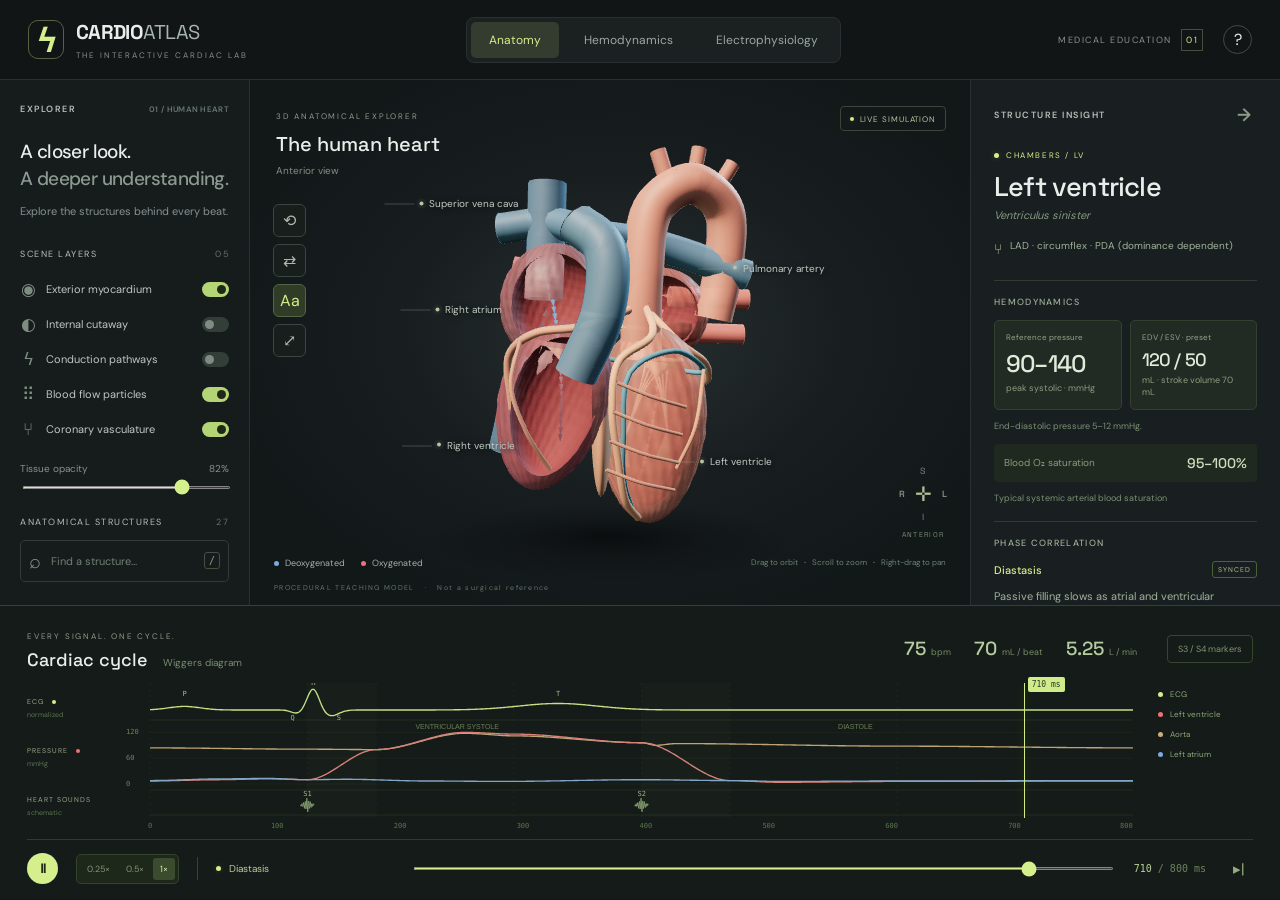
==== index.html @ e2218fc7 "Add files via upload" ====
<!doctype html><html lang="en"><head><meta charset="UTF-8"><meta name="viewport" content="width=device-width,initial-scale=1"><meta name="theme-color" content="#111516"><meta name="description" content="Explore cardiac anatomy, conduction and hemodynamics in a synchronized interactive Three.js teaching model."><title>Cardio Atlas · Cardiovascular Explorer</title><link rel="stylesheet" href="style.css"><script type="importmap">{"imports":{"three":"./vendor/three.module.js"}}</script></head><body>
<header class="app-header"><a class="brand" href="./" aria-label="Cardio Atlas home"><span class="brand-mark">ϟ</span><span>CARDIO<span class="brand-light">ATLAS</span><small>THE INTERACTIVE CARDIAC LAB</small></span></a><nav aria-label="Study mode"><button class="nav-btn active" data-mode="anatomy">Anatomy</button><button class="nav-btn" data-mode="physiology">Hemodynamics</button><button class="nav-btn" data-mode="conduction">Electrophysiology</button></nav><div class="header-right"><span class="edition">MEDICAL EDUCATION <span>01</span></span><button id="help" class="icon-btn" aria-label="Open guide and references">?</button></div></header>
<main class="workspace"><aside class="left-panel"><div class="panel-title"><span>EXPLORER</span><span class="muted">01 / HUMAN HEART</span></div><h1>A closer look.<br><span>A deeper understanding.</span></h1><p class="intro">Explore the structures behind every beat.</p><div class="section-head">SCENE LAYERS <span>05</span></div><div id="layers" class="layers">
<label><span class="layer-icon">◉</span><span>Exterior myocardium</span><input id="exterior" type="checkbox" checked role="switch"><i></i></label>
<label><span class="layer-icon">◐</span><span>Internal cutaway</span><input id="cutaway" type="checkbox" role="switch"><i></i></label>
<label><span class="layer-icon">ϟ</span><span>Conduction pathways</span><input id="conduction" type="checkbox" role="switch"><i></i></label>
<label><span class="layer-icon">⠿</span><span>Blood flow particles</span><input id="flow" type="checkbox" checked role="switch"><i></i></label>
<label><span class="layer-icon">⑂</span><span>Coronary vasculature</span><input id="coronary" type="checkbox" checked role="switch"><i></i></label></div>
<div class="opacity-row"><label for="opacity">Tissue opacity</label><output id="opacity-value">82%</output></div><input id="opacity" class="range" type="range" min="15" max="100" value="82" aria-label="Tissue opacity">
<div class="section-head structures-head">ANATOMICAL STRUCTURES <span id="structure-count"></span></div><div class="search-wrap"><span>⌕</span><input type="search" id="search" placeholder="Find a structure…" aria-label="Search anatomical structures"><kbd>/</kbd></div><div id="structure-list" class="structure-list"></div><div class="sidebar-foot"><span class="status-dot"></span> Healthy adult · resting state<button id="references" aria-label="View model assumptions and references">↗</button></div></aside>
<section class="center-panel" aria-label="Interactive heart viewer"><div class="viewer-top"><div><span class="eyebrow">3D ANATOMICAL EXPLORER</span><h2>The human heart <span id="view-label">Anterior view</span></h2></div><span class="live-pill"><span class="status-dot"></span> <span id="live-text">LIVE SIMULATION</span></span></div><div id="viewport"><div id="loading"><span class="loader"></span><p>Preparing the cardiac model</p></div><div class="scene-grid"></div><div id="labels"></div><div id="tooltip" role="status"></div></div><div class="viewport-tools"><button id="reset-view" class="tool-btn" title="Reset view (R)">⟲<span>Reset view</span></button><button id="posterior" class="tool-btn" title="Switch anterior/posterior view">⇄<span>Rotate 180°</span></button><button id="label-toggle" class="tool-btn selected" title="Toggle labels">Aa<span>Labels</span></button><button id="fullscreen" class="tool-btn" title="Expand viewer">⤢<span>Expand</span></button></div><div class="orientation"><span>S</span><div><b>R</b><span>✛</span><b>L</b></div><span>I</span><small>ANTERIOR</small></div><div class="scene-bottom"><div class="flow-legend"><span><i class="dot blue"></i>Deoxygenated</span><span><i class="dot red"></i>Oxygenated</span></div><span class="gesture-hint">Drag to orbit <b>·</b> Scroll to zoom <b>·</b> Right-drag to pan</span></div><div class="model-note">PROCEDURAL TEACHING MODEL <span>·</span> Not a surgical reference</div><button id="reopen-drawer" hidden>Structure details ↗</button></section>
<aside class="telemetry" id="telemetry"><div class="panel-title"><span>STRUCTURE INSIGHT</span><button id="close-drawer" aria-label="Collapse structure insight">→</button></div><div id="detail-content"></div></aside>
<section class="cycle-panel" aria-label="Synchronized cardiac cycle"><div class="cycle-heading"><div><span class="eyebrow">EVERY SIGNAL. ONE CYCLE.</span><h2>Cardiac cycle <span>Wiggers diagram</span></h2></div><div class="cycle-vitals"><span><b>75</b> bpm</span><span><b id="sv">70</b> mL / beat</span><span><b>5.25</b> L / min</span></div><button id="sound-markers" class="subtle-btn" aria-pressed="false">S3 / S4 markers</button></div><div class="chart-wrap"><div class="chart-keys"><span>ECG <i class="lime"></i><small>normalized</small></span><span>PRESSURE <i class="red"></i><small>mmHg</small></span><span>HEART SOUNDS<small>schematic</small></span></div><div id="chart-area"><canvas id="wiggers" aria-label="Wiggers diagram with ECG, pressure curves and heart sounds; use timeline below to scrub"></canvas><div id="chart-cursor"><span id="cursor-time">0 ms</span></div></div><div class="chart-legend"><span><i class="dot lime"></i> ECG</span><span><i class="dot red"></i> Left ventricle</span><span><i class="dot amber"></i> Aorta</span><span><i class="dot blue"></i> Left atrium</span></div></div><div class="playback"><button id="play" class="play-btn" aria-label="Pause simulation">Ⅱ</button><div class="speed-control" role="group" aria-label="Playback speed"><button data-speed="0.25">0.25×</button><button data-speed="0.5">0.5×</button><button class="active" data-speed="1">1×</button></div><span class="playback-divider"></span><span class="phase-indicator"><i class="status-dot"></i><b id="phase-name">Atrial systole</b></span><input id="timeline" class="range" type="range" min="0" max="799" value="0" step="1" aria-label="Cardiac cycle time in milliseconds"><span class="timeline-time"><b id="time-value">000</b> / 800 ms</span><button id="next-phase" class="icon-btn" aria-label="Pause at next cardiac phase" title="Next phase">▸|</button></div></section></main>
<dialog id="guide"><div class="dialog-head"><span class="eyebrow">CARDIO ATLAS / FIELD GUIDE</span><button id="close-guide" class="icon-btn" aria-label="Close guide">×</button></div><h2>Understand the model.</h2><p>An interactive, idealized healthy-adult teaching model at <strong>75 bpm</strong>. Anatomy is procedurally constructed and is not a clinically validated segmented mesh. Use an anatomical atlas for surgical relationships and patient-specific decisions.</p><h3>Explore with intent</h3><p>Drag to orbit, scroll to zoom, and right-drag to pan. Select a structure in the scene or search list to focus it. Internal structures enable the cutaway automatically. Use the timeline to pause at an exact instant, or step through phases.</p><div class="shortcut-grid"><span><kbd>Space</kbd> Play / pause</span><span><kbd>R</kbd> Reset camera</span><span><kbd>C</kbd> Cutaway</span><span><kbd>/</kbd> Find a structure</span></div><h3>What is simulated?</h3><p>One 800 ms clock drives schematic pressure curves, volume, valve states, ECG, conduction and phase-gated flow. Playback speed changes viewing speed, not the physiological heart rate. Particle density and transit speeds are illustrative, not a computational fluid-dynamics solution. Left/right valve timing is simplified; respiratory S2 splitting is not modeled.</p><p>The pericardium is not separately segmented. Myocardial layers and conduction tracts are simplified. Reference pressures vary by source and measurement conditions. Volume presets (EDV 120 mL, ESV 50 mL) are illustrative, not universal normal ranges. Tissue oxygen saturation and cavity pressure do not apply to valves or conduction nodes.</p><p>S1/S2 mark valve closure. Optional S3/S4 are timing guides, not default normal sounds. S3 can be physiological in younger people; S4 usually reflects reduced ventricular compliance.</p><h3>Reading & references</h3><ul><li><a href="https://www.merckmanuals.com/professional/multimedia/table/normal-pressures-in-the-heart-and-great-vessels" target="_blank" rel="noopener">Merck Manual · Normal pressures in the heart and great vessels ↗</a></li><li><a href="https://pmc.ncbi.nlm.nih.gov/articles/PMC2390899/" target="_blank" rel="noopener">Fukuta & Little · The cardiac cycle and LV physiology ↗</a></li><li><a href="https://www.ncbi.nlm.nih.gov/books/NBK459327/" target="_blank" rel="noopener">StatPearls · Physiology, cardiac cycle ↗</a></li><li><a href="https://www.ncbi.nlm.nih.gov/books/NBK541010/" target="_blank" rel="noopener">StatPearls · Physiology, heart sounds ↗</a></li><li><a href="https://www.ncbi.nlm.nih.gov/books/NBK549884/" target="_blank" rel="noopener">StatPearls · Mitral valve anatomy ↗</a></li><li><a href="https://pmc.ncbi.nlm.nih.gov/articles/PMC7330354/" target="_blank" rel="noopener">Yucel et al. · Tricuspid valve anatomy ↗</a></li><li><a href="https://www.ncbi.nlm.nih.gov/books/NBK564395/" target="_blank" rel="noopener">StatPearls · Venous oxygen saturation ↗</a></li></ul><p class="muted">Three.js r170 · WebGL2 · All rendering assets served locally. No patient data collected.</p></dialog><script type="module" src="app.js"></script></body></html>
---- style.css ----
@font-face {
  font-family: 'DM Sans';
  font-style: normal;
  font-weight: 400;
  font-display: swap;
  src: url(./vendor/font-0.ttf) format('truetype');
}
@font-face {
  font-family: 'DM Sans';
  font-style: normal;
  font-weight: 500;
  font-display: swap;
  src: url(./vendor/font-1.ttf) format('truetype');
}
@font-face {
  font-family: 'DM Sans';
  font-style: normal;
  font-weight: 600;
  font-display: swap;
  src: url(./vendor/font-2.ttf) format('truetype');
}
@font-face {
  font-family: 'DM Sans';
  font-style: normal;
  font-weight: 700;
  font-display: swap;
  src: url(./vendor/font-3.ttf) format('truetype');
}
@font-face {
  font-family: 'Space Grotesk';
  font-style: normal;
  font-weight: 400;
  font-display: swap;
  src: url(./vendor/font-4.ttf) format('truetype');
}
@font-face {
  font-family: 'Space Grotesk';
  font-style: normal;
  font-weight: 500;
  font-display: swap;
  src: url(./vendor/font-5.ttf) format('truetype');
}
@font-face {
  font-family: 'Space Grotesk';
  font-style: normal;
  font-weight: 600;
  font-display: swap;
  src: url(./vendor/font-6.ttf) format('truetype');
}
@font-face {
  font-family: 'Space Grotesk';
  font-style: normal;
  font-weight: 700;
  font-display: swap;
  src: url(./vendor/font-7.ttf) format('truetype');
}

:root{color-scheme:dark;--bg:#111516;--panel:#171c1d;--line:#2a3031;--muted:#86918f;--text:#e9eeea;--accent:#d4ef8b;--red:#ee7273;--blue:#79acdd;--amber:#cdae79}*{box-sizing:border-box}body{margin:0;background:var(--bg);color:var(--text);font:13px 'DM Sans',Arial,sans-serif}button,input{font:inherit}button,a,input{-webkit-tap-highlight-color:transparent}button{cursor:pointer;color:inherit}button{border:0;background:none}button:hover{color:var(--accent)}button:focus-visible,a:focus-visible,input:focus-visible{outline:2px solid var(--accent);outline-offset:4px}a{color:inherit}button:disabled{opacity:.4;cursor:default}.app-header{height:80px;display:flex;align-items:center;justify-content:space-between;padding:0 28px;border-bottom:1px solid var(--line);gap:20px}.brand{display:flex;align-items:center;gap:12px;text-decoration:none;font:700 20px 'Space Grotesk',Arial;letter-spacing:-.7px}.brand-mark{border:1px solid #566343;color:var(--accent);width:36px;height:39px;display:grid;place-items:center;font-size:32px;border-radius:10px}.brand-light{font-weight:400;color:#a7b5ae}.brand small{display:block;font:8px 'DM Sans',Arial;letter-spacing:2px;margin-top:5px;color:var(--muted)}nav{display:flex;gap:7px;background:#1b2021;border:1px solid var(--line);padding:4px;border-radius:8px}.nav-btn{padding:10px 18px;font-size:12px;color:#9ba6a2;border-radius:5px}.nav-btn.active{background:#343c30;color:var(--accent)}.header-right{display:flex;gap:20px;align-items:center}.edition{font-size:9px;letter-spacing:1.5px;color:#89958c}.edition span{border:1px solid #454e3d;padding:4px;margin-left:6px;color:var(--accent)}.icon-btn{width:29px;height:29px;border:1px solid #414949;border-radius:50%;font-size:16px}.workspace{display:grid;grid-template-columns:250px minmax(300px,1fr) 310px;grid-template-rows:minmax(490px,calc(100dvh - 375px)) 294px;min-height:calc(100dvh - 80px)}.left-panel{background:#161b1c;border-right:1px solid var(--line);padding:23px 20px 0;display:flex;flex-direction:column;overflow:hidden}.panel-title{display:flex;align-items:center;justify-content:space-between;font-size:9px;font-weight:600;letter-spacing:1.5px;color:#b5c0ba}.panel-title .muted{font-size:8px;letter-spacing:.3px;color:#697770}.muted{color:var(--muted)}h1{font-size:19px;font-weight:500;line-height:1.4;letter-spacing:-.6px;margin:24px 0 10px}h1 span{color:#8c9991}.intro{font-size:11px;color:var(--muted);margin:0 0 27px;line-height:1.7}.section-head{font-size:9px;letter-spacing:1.5px;display:flex;justify-content:space-between;color:#b4c0b7}.section-head span{color:#65716a}.layers{margin-top:12px}.layers label{display:flex;align-items:center;gap:10px;position:relative;height:35px;cursor:pointer;font-size:11px;color:#bdc6c0}.layer-icon{width:16px;text-align:center;color:#7d8e80;font-size:17px}.layers input{position:absolute;right:0;opacity:0;width:32px;height:20px}.layers i{width:27px;height:15px;background:#343e39;border-radius:20px;margin-left:auto;position:relative;pointer-events:none}.layers i:after{content:'';position:absolute;width:9px;height:9px;left:3px;top:3px;border-radius:50%;background:#7e8c83;transition:.2s}.layers input:checked+i{background:#b4d575}.layers input:checked+i:after{transform:translateX(12px);background:#202719}.layers input:focus-visible+i{outline:2px solid var(--accent);outline-offset:3px}.opacity-row{display:flex;justify-content:space-between;font-size:10px;color:var(--muted);margin:15px 0 9px}.range{accent-color:var(--accent);width:100%;height:3px;cursor:pointer}.structures-head{margin:25px 0 12px}.search-wrap{display:flex;align-items:center;border:1px solid #323b36;border-radius:5px;padding:7px 8px;gap:8px}.search-wrap span{font-size:20px;color:#8c9a8d}.search-wrap input{min-width:0;width:100%;background:none;border:0;color:var(--text);font-size:11px;outline:none}.search-wrap input::placeholder{color:#718074}kbd{font:10px monospace;border:1px solid #435042;padding:2px 4px;border-radius:3px;color:#8e9d89}.structure-list{overflow-y:auto;min-height:90px;flex:1;margin:13px -8px 8px;padding:0 4px;scrollbar-width:thin;scrollbar-color:#384537 transparent}.group-title{padding:13px 8px 7px;font-size:9px;color:#74816f;text-transform:uppercase;letter-spacing:1px}.structure-btn{width:100%;display:flex;gap:9px;align-items:center;padding:9px 8px;text-align:left;border-radius:4px;font-size:11px;color:#b0bcb1}.structure-btn .mini-dot{width:5px;height:5px;flex-shrink:0;border-radius:50%;background:#536553}.structure-btn .structure-code{margin-left:auto;font-size:9px;color:#6c7b66}.structure-btn.active{background:#303a28;color:#d3e9b3}.structure-btn.active .mini-dot{background:var(--accent)}.sidebar-foot{padding:12px 0;display:flex;align-items:center;gap:7px;font-size:9px;color:#82937c;border-top:1px solid var(--line)}.sidebar-foot button{margin-left:auto;font-size:17px}.status-dot{display:inline-block;background:var(--accent);width:5px;height:5px;border-radius:50%;box-shadow:0 0 6px #cdeb7433}.center-panel{position:relative;overflow:hidden;background:radial-gradient(ellipse at 52% 48%,#293031 0,#181e20 42%,#121718 78%);min-width:0}.viewer-top{position:absolute;top:26px;left:26px;right:24px;display:flex;justify-content:space-between;z-index:2;pointer-events:none}.eyebrow{font-size:8px;letter-spacing:1.8px;color:#8c9b8d}.viewer-top h2{font:500 20px 'Space Grotesk',Arial;margin:8px 0}.viewer-top h2 span{font:10px 'DM Sans';color:#809084;display:block;margin-top:7px}.live-pill{display:flex;align-items:center;gap:6px;border:1px solid #3b453a;border-radius:4px;font-size:8px;letter-spacing:.9px;color:#b6c89e;height:25px;padding:0 9px}.live-pill .status-dot{width:4px;height:4px}#viewport{position:absolute;inset:0}#viewport canvas{position:relative;z-index:1;display:block;width:100%;height:100%;touch-action:none}.scene-grid{position:absolute;inset:0;opacity:.17;background-image:linear-gradient(#76857b13 1px,transparent 1px),linear-gradient(90deg,#76857b13 1px,transparent 1px);background-size:42px 42px;mask-image:radial-gradient(ellipse,black,transparent 75%)}#loading{position:absolute;inset:0;display:flex;align-items:center;justify-content:center;flex-direction:column;z-index:4;background:#182020;color:#a5b69c}.loader{height:30px;width:30px;border:1px solid #4f5b48;border-top-color:var(--accent);border-radius:50%;animation:spin 1s infinite linear}@keyframes spin{to{transform:rotate(360deg)}}#tooltip{display:none;position:absolute;z-index:5;background:#202921ed;border:1px solid #5c6c4b;padding:8px 11px;border-radius:5px;pointer-events:none;font-size:11px}#labels{position:absolute;inset:0;z-index:2;pointer-events:none}.anatomy-label{position:absolute;display:flex;align-items:center;gap:6px;color:#c0cac3;font-size:10px;white-space:nowrap;transform:translate(-50%,-50%);text-shadow:0 1px 6px #000}.anatomy-label:before{content:'';width:4px;height:4px;background:#b6c49f;border-radius:50%;box-shadow:0 0 0 3px #ffffff0a}.anatomy-label:after{content:'';position:absolute;top:7px;width:30px;height:1px;right:calc(100% + 5px);background:#9da98b55}.viewport-tools{position:absolute;z-index:3;top:124px;left:23px;display:flex;flex-direction:column;gap:7px}.tool-btn{width:33px;height:33px;border:1px solid #3b4640;border-radius:6px;background:#19201ec9;font-size:16px;position:relative;color:#acb9aa}.tool-btn.selected{background:#303c26;color:var(--accent);border-color:#566347}.tool-btn span{display:none;position:absolute;left:40px;top:3px;white-space:nowrap;font-size:10px;padding:7px;background:#283125;border:1px solid #485440;border-radius:4px}.tool-btn:hover span{display:block}.orientation{position:absolute;bottom:65px;right:23px;text-align:center;font:9px 'Space Grotesk';color:#788b78;line-height:1.6;pointer-events:none}.orientation div{display:flex;gap:10px;align-items:center}.orientation div span{font-size:20px;color:#acbd96}.orientation small{display:block;font-size:7px;letter-spacing:1.3px;margin-top:4px}.scene-bottom{position:absolute;bottom:36px;left:24px;right:24px;display:flex;justify-content:space-between;gap:12px;z-index:2;pointer-events:none}.flow-legend{display:flex;gap:16px;font-size:9px;color:#a3b1a6}.flow-legend span{display:flex;align-items:center;gap:6px}.dot{display:inline-block;width:5px;height:5px;border-radius:50%;flex-shrink:0}.blue{background:var(--blue)}.red{background:var(--red)}.lime{background:var(--accent)}.amber{background:var(--amber)}.gesture-hint{font-size:8px;color:#6e8174}.gesture-hint b{padding:0 4px}.model-note{position:absolute;bottom:13px;left:24px;font-size:7px;letter-spacing:1.3px;color:#62776a}.model-note span{margin:0 7px}.telemetry{padding:22px 23px;background:#191f20;border-left:1px solid var(--line);overflow-y:auto;scrollbar-width:thin;scrollbar-color:#3a453e transparent}.telemetry .panel-title{margin-bottom:22px}.telemetry .panel-title button{font-size:18px;color:#8c9b87}.detail-category{color:var(--accent);font-size:8px;letter-spacing:1.6px;display:flex;align-items:center;gap:7px}.detail-title{font:500 27px 'Space Grotesk',Arial;letter-spacing:-.8px;margin:9px 0 4px}.latin{font-size:11px;font-style:italic;color:#84967f;margin:0}.supply{display:flex;gap:8px;align-items:flex-start;font-size:10px;color:#a0b19a;line-height:1.6;margin:16px 0 20px}.supply span{font-size:14px;color:#a9c183}.detail-section{border-top:1px solid #303b31;padding-top:15px;margin-top:16px}.detail-section h3{font-size:9px;font-weight:500;letter-spacing:1.3px;color:#9dae98;margin:0 0 12px}.metrics{display:grid;grid-template-columns:1fr 1fr;gap:8px}.metric{padding:11px;background:#222a24;border:1px solid #34402f;border-radius:5px}.metric small{font-size:8px;color:#91a488;display:block}.metric b{display:block;font:500 24px 'Space Grotesk';margin-top:6px;letter-spacing:-.8px;color:#e2ead9}.metric b.compact{font-size:18px}.metric em{font:9px 'DM Sans';color:#8a9d7e;display:block;margin-top:3px}.metric-foot{font-size:9px;color:#7c8f73;line-height:1.6;margin:9px 0}.live-state{display:flex;justify-content:space-between;align-items:center;margin-bottom:9px}.live-state b{font-size:11px;font-weight:500;color:var(--accent)}.state-badge{font-size:7px;letter-spacing:1px;border:1px solid #49623a;border-radius:3px;padding:3px 5px;color:#a4c088}.phase-description{font-size:11px;color:#a1b19a;line-height:1.7;margin:0}.live-value{display:flex;justify-content:space-between;align-items:center;background:#202920;padding:10px;border-radius:4px;margin-top:10px;font-size:10px;color:#849c78}.live-value b{font:500 17px 'Space Grotesk';color:#cfdfbb}.clinical-title{display:flex;align-items:center;gap:8px;font-size:10px;color:#c9d6bd;margin:10px 0 6px}.clinical-title span{color:#8ea477}.clinical-copy{font-size:10px;line-height:1.7;color:#8e9f86;margin:0}.pearl{padding:11px;background:#242c22;border-left:2px solid #7c9560;border-radius:2px;margin-top:12px}.pearl span{font-size:8px;letter-spacing:1px;color:#bdd499}.pearl p{font-size:10px;line-height:1.6;color:#a5b697;margin:6px 0 0}.telemetry-footer{font-size:8px;color:#687d60;margin-top:20px}#reopen-drawer{position:absolute;right:20px;top:80px;z-index:6;border:1px solid #566347;background:#293323;padding:9px;border-radius:5px;color:var(--accent);font-size:10px}.workspace.drawer-closed{grid-template-columns:250px minmax(300px,1fr)}.drawer-closed .telemetry{display:none}.cycle-panel{grid-column:1/-1;border-top:1px solid #38412f;background:#151b18;padding:20px 27px 0;min-width:0}.cycle-heading{display:flex;align-items:center;gap:30px}.cycle-heading h2{font:500 18px 'Space Grotesk';margin:5px 0 0}.cycle-heading h2 span{font:10px 'DM Sans';color:#788e6d;margin-left:10px}.cycle-vitals{display:flex;gap:23px;margin-left:auto;color:#758b68;font-size:9px}.cycle-vitals span{display:flex;align-items:baseline;gap:5px}.cycle-vitals b{font:500 19px 'Space Grotesk';color:#b5cda1}.subtle-btn{font-size:9px;color:#7e946f;border:1px solid #35462d;border-radius:4px;padding:7px 10px}.subtle-btn[aria-pressed=true]{background:#344829;color:#d3edae}.chart-wrap{display:flex;gap:18px;height:147px;margin-top:12px;position:relative}.chart-keys{width:81px;flex-shrink:0;display:flex;flex-direction:column;justify-content:space-around;font-size:7px;letter-spacing:1px;color:#95a788}.chart-keys span{position:relative}.chart-keys i{width:4px;height:4px;display:inline-block;border-radius:50%;margin-left:5px}.chart-keys small{display:block;font-size:7px;color:#5c7451;letter-spacing:0;margin-top:4px}#chart-area{position:relative;flex:1;min-width:0;cursor:crosshair}#wiggers{width:100%;height:100%;display:block}#chart-cursor{position:absolute;top:0;bottom:12px;width:1px;background:#d2ec85;pointer-events:none;box-shadow:0 0 8px #c4ec6844}#chart-cursor span{position:absolute;top:-6px;left:4px;background:#cfeb8a;color:#28381a;font:8px monospace;padding:3px 4px;border-radius:2px;white-space:nowrap}.chart-legend{width:95px;padding-top:6px;display:flex;flex-direction:column;gap:10px;color:#8ca77b;font-size:8px}.chart-legend span{display:flex;align-items:center;gap:7px}.playback{display:flex;align-items:center;gap:18px;border-top:1px solid #2d3e26;padding-top:13px;margin-top:9px}.play-btn{background:var(--accent);border-radius:50%;color:#202b17;width:31px;height:31px;font-weight:bold;flex-shrink:0}.play-btn:hover{background:#e4fab2;color:#202b17}.speed-control{display:flex;gap:2px;background:#1d281b;border:1px solid #34432c;border-radius:5px;padding:3px}.speed-control button{font-size:9px;padding:5px 7px;border-radius:3px;color:#809572}.speed-control .active{background:#3a4b2e;color:#d9efb4}.playback-divider{height:23px;width:1px;background:#36452f}.phase-indicator{display:flex;gap:8px;align-items:center;width:177px;flex-shrink:0;font-size:10px;color:#b6cb9f}.phase-indicator b{font-weight:400}.timeline-time{font:10px monospace;color:#6b855e;white-space:nowrap}.timeline-time b{color:#b9d397;font-weight:400}.playback .icon-btn{border:0;color:#94ad7e;flex-shrink:0;font-size:15px}dialog{width:min(600px,90vw);max-height:85dvh;border:1px solid #536542;border-radius:12px;background:#1c251d;color:#c5d4ba;padding:28px;box-shadow:0 20px 100px #000a}dialog::backdrop{background:#080e0cbf;backdrop-filter:blur(7px)}.dialog-head{display:flex;align-items:center;justify-content:space-between}dialog h2{font:500 29px 'Space Grotesk';color:#e0edce}dialog h3{font-size:12px;color:var(--accent);margin-top:24px}dialog p,dialog li{font-size:12px;line-height:1.8}dialog a{color:#c8e99e}.shortcut-grid{display:grid;grid-template-columns:1fr 1fr;gap:12px;font-size:10px}.shortcut-grid kbd{margin-right:6px}.error-title{color:var(--accent)}.viewport-expanded{position:fixed!important;inset:0;z-index:50}.viewport-expanded .viewer-top{top:25px}@media(min-width:1600px){.workspace{grid-template-columns:280px minmax(300px,1fr) 340px}.left-panel{padding-left:25px;padding-right:25px}.telemetry{padding-left:28px;padding-right:28px}}@media(max-width:1150px){.workspace{grid-template-columns:215px minmax(300px,1fr) 260px}.left-panel{padding:20px 15px 0}.telemetry{padding:20px 17px}.header-right .edition{display:none}.gesture-hint{display:none}.viewer-top{left:22px;right:18px}.live-pill{font-size:0;width:18px;padding:6px}.viewer-top h2{font-size:18px}.detail-title{font-size:24px}.flow-legend{font-size:8px;gap:10px}.nav-btn{padding:9px 13px}.workspace.drawer-closed{grid-template-columns:215px 1fr}}@media(max-width:900px){.app-header{height:70px;padding:0 16px}.brand{font-size:17px}.brand small{font-size:6px}.brand-mark{width:29px;height:32px}.nav-btn{font-size:10px;padding:8px}.workspace{grid-template-columns:200px minmax(300px,1fr);grid-template-rows:580px 285px}.telemetry{position:absolute;top:158px;right:12px;width:245px;max-height:430px;z-index:10;border:1px solid #46523b;border-radius:8px;box-shadow:0 16px 35px #0007;background:#182219f5}.telemetry .panel-title{margin-bottom:12px}.workspace.drawer-closed{grid-template-columns:200px minmax(300px,1fr)}.cycle-panel{padding:18px 17px 0}.cycle-vitals{gap:12px}.cycle-heading{gap:12px}.phase-indicator{width:155px;font-size:9px}.playback{gap:10px}.chart-legend{width:76px}.chart-keys{width:64px}.cycle-heading h2 span{display:none}.header-right{gap:0}.telemetry .detail-title{font-size:22px}}@media(max-width:600px){.app-header{flex-wrap:wrap;height:112px;gap:9px;padding:14px 15px}.brand{flex:1}.app-header nav{order:3;width:100%;justify-content:space-between}.nav-btn{flex:1}.workspace,.workspace.drawer-closed{display:flex;flex-direction:column}.left-panel{order:2;padding:20px;max-height:480px;border-right:0;border-top:1px solid var(--line)}h1,.intro{display:none}.left-panel .panel-title{margin-bottom:20px}.layers{display:grid;grid-template-columns:1fr 1fr;gap:0 16px}.layers label{font-size:10px}.structure-list{height:180px;flex:none}.center-panel{height:520px;order:0}.telemetry{top:202px;right:10px;max-height:395px;width:238px}.cycle-panel{order:1;padding:16px 12px;height:300px}.cycle-heading .eyebrow{font-size:7px}.cycle-heading h2{font-size:16px}.cycle-vitals{gap:8px}.cycle-vitals span{display:block;font-size:7px}.cycle-vitals b{font-size:15px;display:block}.cycle-heading .subtle-btn{font-size:7px;padding:5px;max-width:50px}.chart-wrap{gap:7px;height:150px}.chart-legend{display:none}.chart-keys{width:57px;font-size:6px}.playback{flex-wrap:wrap;gap:9px}.playback-divider{display:none}.phase-indicator{width:auto;margin-left:auto}.playback .range{order:5;flex:1;min-width:60%}.timeline-time{order:6;font-size:9px}.playback .icon-btn{display:none}.speed-control button{padding:4px 6px}.viewer-top{top:23px}.orientation{bottom:70px}.flow-legend{font-size:9px}.model-note{font-size:6px}.sidebar-foot{margin-top:10px}.shortcut-grid{grid-template-columns:1fr}.viewport-tools{left:18px}}
@media(prefers-reduced-motion:reduce){*{scroll-behavior:auto!important}.loader{animation:none}}

[hidden]{display:none!important}
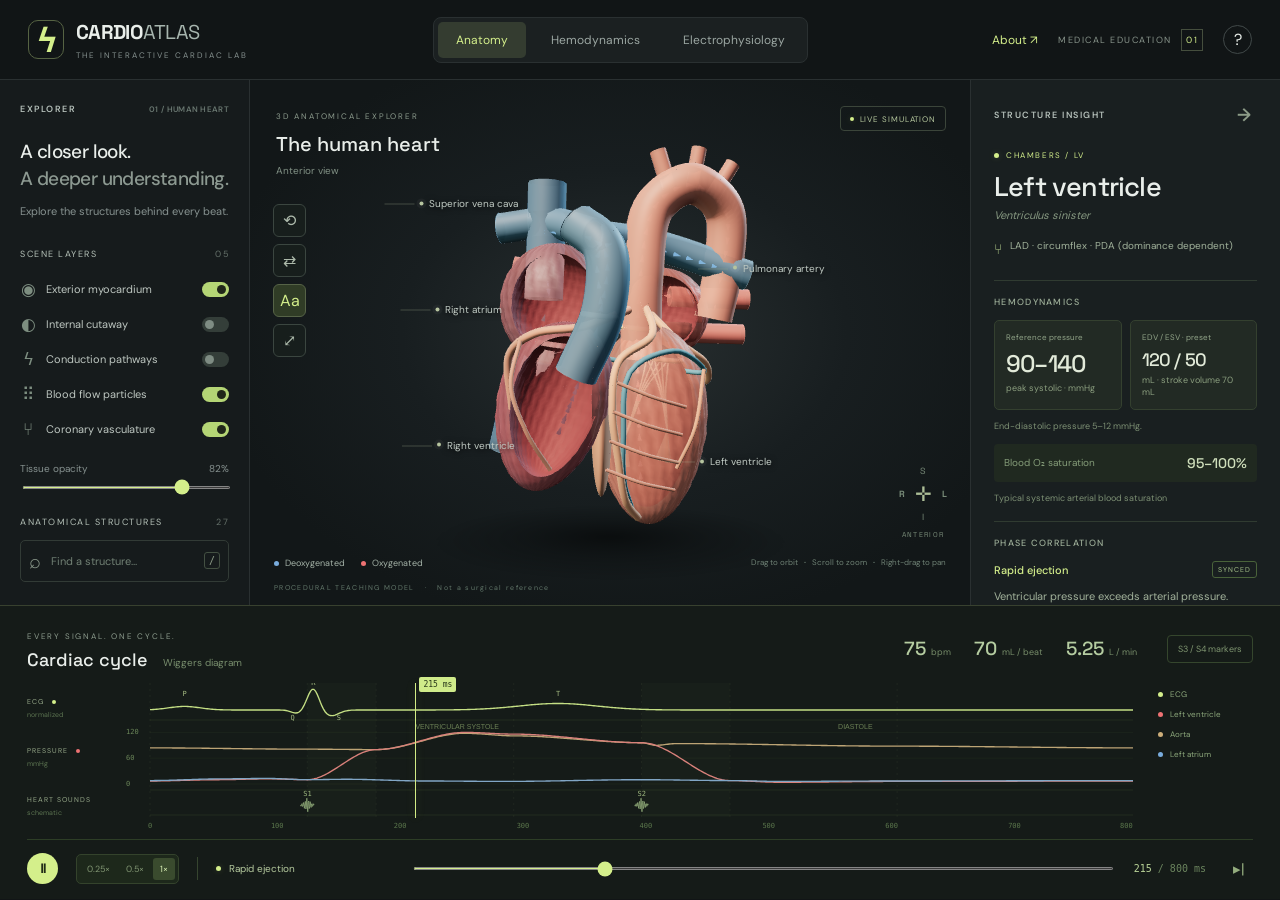
==== commit 50446340: "Add files via upload" ====
--- a/index.html
+++ b/index.html
@@ -1,5 +1,5 @@
 <!doctype html><html lang="en"><head><meta charset="UTF-8"><meta name="viewport" content="width=device-width,initial-scale=1"><meta name="theme-color" content="#111516"><meta name="description" content="Explore cardiac anatomy, conduction and hemodynamics in a synchronized interactive Three.js teaching model."><title>Cardio Atlas · Cardiovascular Explorer</title><link rel="stylesheet" href="style.css"><script type="importmap">{"imports":{"three":"./vendor/three.module.js"}}</script></head><body>
-<header class="app-header"><a class="brand" href="./" aria-label="Cardio Atlas home"><span class="brand-mark">ϟ</span><span>CARDIO<span class="brand-light">ATLAS</span><small>THE INTERACTIVE CARDIAC LAB</small></span></a><nav aria-label="Study mode"><button class="nav-btn active" data-mode="anatomy">Anatomy</button><button class="nav-btn" data-mode="physiology">Hemodynamics</button><button class="nav-btn" data-mode="conduction">Electrophysiology</button></nav><div class="header-right"><span class="edition">MEDICAL EDUCATION <span>01</span></span><button id="help" class="icon-btn" aria-label="Open guide and references">?</button></div></header>
+<header class="app-header"><a class="brand" href="./" aria-label="Cardio Atlas home"><span class="brand-mark">ϟ</span><span>CARDIO<span class="brand-light">ATLAS</span><small>THE INTERACTIVE CARDIAC LAB</small></span></a><nav aria-label="Study mode"><button class="nav-btn active" data-mode="anatomy">Anatomy</button><button class="nav-btn" data-mode="physiology">Hemodynamics</button><button class="nav-btn" data-mode="conduction">Electrophysiology</button></nav><div class="header-right"><a href="./about.html" style="font-size:12px;text-decoration:none;color:var(--accent)">About ↗</a><span class="edition">MEDICAL EDUCATION <span>01</span></span><button id="help" class="icon-btn" aria-label="Open guide and references">?</button></div></header>
 <main class="workspace"><aside class="left-panel"><div class="panel-title"><span>EXPLORER</span><span class="muted">01 / HUMAN HEART</span></div><h1>A closer look.<br><span>A deeper understanding.</span></h1><p class="intro">Explore the structures behind every beat.</p><div class="section-head">SCENE LAYERS <span>05</span></div><div id="layers" class="layers">
 <label><span class="layer-icon">◉</span><span>Exterior myocardium</span><input id="exterior" type="checkbox" checked role="switch"><i></i></label>
 <label><span class="layer-icon">◐</span><span>Internal cutaway</span><input id="cutaway" type="checkbox" role="switch"><i></i></label>
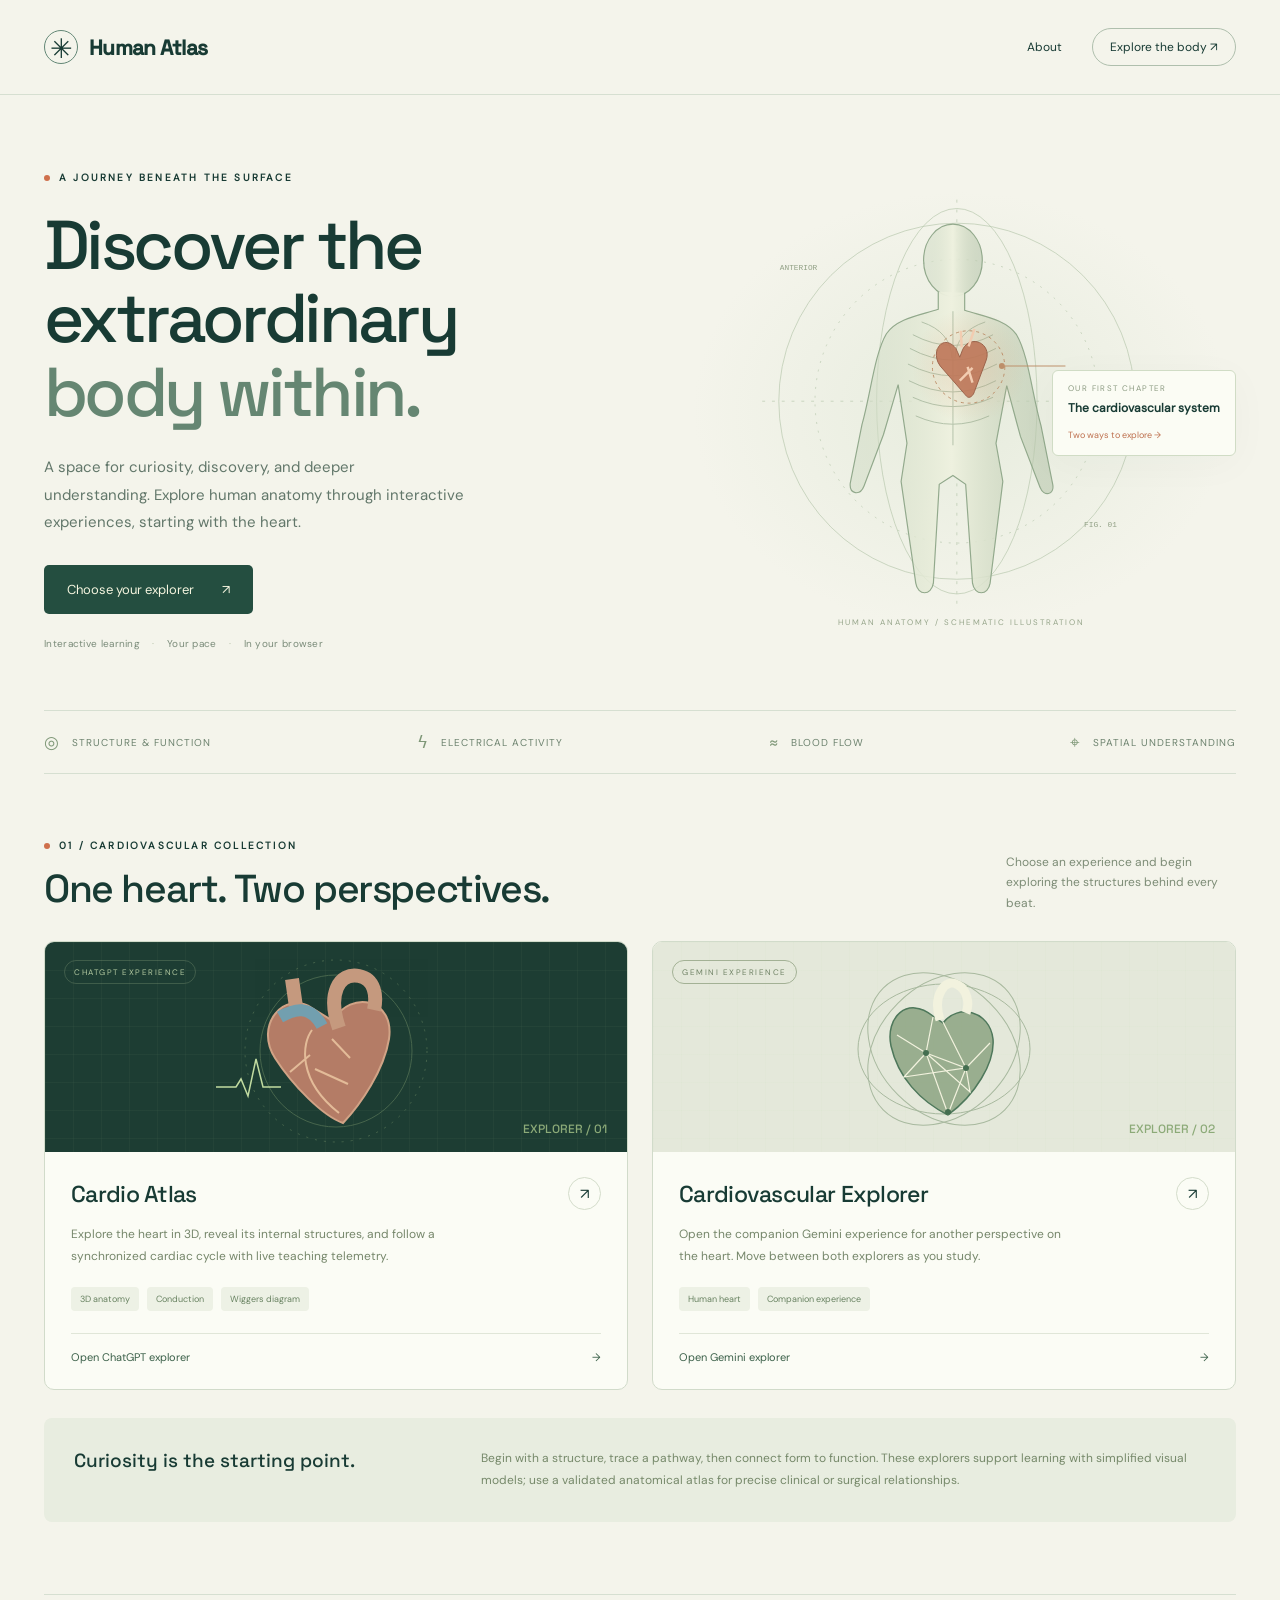
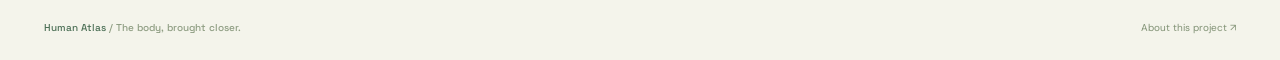
==== commit d8128048: "Add files via upload" ====
--- a/index.html
+++ b/index.html
@@ -1,14 +1,13 @@
-<!doctype html><html lang="en"><head><meta charset="UTF-8"><meta name="viewport" content="width=device-width,initial-scale=1"><meta name="theme-color" content="#111516"><meta name="description" content="Explore cardiac anatomy, conduction and hemodynamics in a synchronized interactive Three.js teaching model."><title>Cardio Atlas · Cardiovascular Explorer</title><link rel="stylesheet" href="style.css"><script type="importmap">{"imports":{"three":"./vendor/three.module.js"}}</script></head><body>
-<header class="app-header"><a class="brand" href="./" aria-label="Cardio Atlas home"><span class="brand-mark">ϟ</span><span>CARDIO<span class="brand-light">ATLAS</span><small>THE INTERACTIVE CARDIAC LAB</small></span></a><nav aria-label="Study mode"><button class="nav-btn active" data-mode="anatomy">Anatomy</button><button class="nav-btn" data-mode="physiology">Hemodynamics</button><button class="nav-btn" data-mode="conduction">Electrophysiology</button></nav><div class="header-right"><a href="./about.html" style="font-size:12px;text-decoration:none;color:var(--accent)">About ↗</a><span class="edition">MEDICAL EDUCATION <span>01</span></span><button id="help" class="icon-btn" aria-label="Open guide and references">?</button></div></header>
-<main class="workspace"><aside class="left-panel"><div class="panel-title"><span>EXPLORER</span><span class="muted">01 / HUMAN HEART</span></div><h1>A closer look.<br><span>A deeper understanding.</span></h1><p class="intro">Explore the structures behind every beat.</p><div class="section-head">SCENE LAYERS <span>05</span></div><div id="layers" class="layers">
-<label><span class="layer-icon">◉</span><span>Exterior myocardium</span><input id="exterior" type="checkbox" checked role="switch"><i></i></label>
-<label><span class="layer-icon">◐</span><span>Internal cutaway</span><input id="cutaway" type="checkbox" role="switch"><i></i></label>
-<label><span class="layer-icon">ϟ</span><span>Conduction pathways</span><input id="conduction" type="checkbox" role="switch"><i></i></label>
-<label><span class="layer-icon">⠿</span><span>Blood flow particles</span><input id="flow" type="checkbox" checked role="switch"><i></i></label>
-<label><span class="layer-icon">⑂</span><span>Coronary vasculature</span><input id="coronary" type="checkbox" checked role="switch"><i></i></label></div>
-<div class="opacity-row"><label for="opacity">Tissue opacity</label><output id="opacity-value">82%</output></div><input id="opacity" class="range" type="range" min="15" max="100" value="82" aria-label="Tissue opacity">
-<div class="section-head structures-head">ANATOMICAL STRUCTURES <span id="structure-count"></span></div><div class="search-wrap"><span>⌕</span><input type="search" id="search" placeholder="Find a structure…" aria-label="Search anatomical structures"><kbd>/</kbd></div><div id="structure-list" class="structure-list"></div><div class="sidebar-foot"><span class="status-dot"></span> Healthy adult · resting state<button id="references" aria-label="View model assumptions and references">↗</button></div></aside>
-<section class="center-panel" aria-label="Interactive heart viewer"><div class="viewer-top"><div><span class="eyebrow">3D ANATOMICAL EXPLORER</span><h2>The human heart <span id="view-label">Anterior view</span></h2></div><span class="live-pill"><span class="status-dot"></span> <span id="live-text">LIVE SIMULATION</span></span></div><div id="viewport"><div id="loading"><span class="loader"></span><p>Preparing the cardiac model</p></div><div class="scene-grid"></div><div id="labels"></div><div id="tooltip" role="status"></div></div><div class="viewport-tools"><button id="reset-view" class="tool-btn" title="Reset view (R)">⟲<span>Reset view</span></button><button id="posterior" class="tool-btn" title="Switch anterior/posterior view">⇄<span>Rotate 180°</span></button><button id="label-toggle" class="tool-btn selected" title="Toggle labels">Aa<span>Labels</span></button><button id="fullscreen" class="tool-btn" title="Expand viewer">⤢<span>Expand</span></button></div><div class="orientation"><span>S</span><div><b>R</b><span>✛</span><b>L</b></div><span>I</span><small>ANTERIOR</small></div><div class="scene-bottom"><div class="flow-legend"><span><i class="dot blue"></i>Deoxygenated</span><span><i class="dot red"></i>Oxygenated</span></div><span class="gesture-hint">Drag to orbit <b>·</b> Scroll to zoom <b>·</b> Right-drag to pan</span></div><div class="model-note">PROCEDURAL TEACHING MODEL <span>·</span> Not a surgical reference</div><button id="reopen-drawer" hidden>Structure details ↗</button></section>
-<aside class="telemetry" id="telemetry"><div class="panel-title"><span>STRUCTURE INSIGHT</span><button id="close-drawer" aria-label="Collapse structure insight">→</button></div><div id="detail-content"></div></aside>
-<section class="cycle-panel" aria-label="Synchronized cardiac cycle"><div class="cycle-heading"><div><span class="eyebrow">EVERY SIGNAL. ONE CYCLE.</span><h2>Cardiac cycle <span>Wiggers diagram</span></h2></div><div class="cycle-vitals"><span><b>75</b> bpm</span><span><b id="sv">70</b> mL / beat</span><span><b>5.25</b> L / min</span></div><button id="sound-markers" class="subtle-btn" aria-pressed="false">S3 / S4 markers</button></div><div class="chart-wrap"><div class="chart-keys"><span>ECG <i class="lime"></i><small>normalized</small></span><span>PRESSURE <i class="red"></i><small>mmHg</small></span><span>HEART SOUNDS<small>schematic</small></span></div><div id="chart-area"><canvas id="wiggers" aria-label="Wiggers diagram with ECG, pressure curves and heart sounds; use timeline below to scrub"></canvas><div id="chart-cursor"><span id="cursor-time">0 ms</span></div></div><div class="chart-legend"><span><i class="dot lime"></i> ECG</span><span><i class="dot red"></i> Left ventricle</span><span><i class="dot amber"></i> Aorta</span><span><i class="dot blue"></i> Left atrium</span></div></div><div class="playback"><button id="play" class="play-btn" aria-label="Pause simulation">Ⅱ</button><div class="speed-control" role="group" aria-label="Playback speed"><button data-speed="0.25">0.25×</button><button data-speed="0.5">0.5×</button><button class="active" data-speed="1">1×</button></div><span class="playback-divider"></span><span class="phase-indicator"><i class="status-dot"></i><b id="phase-name">Atrial systole</b></span><input id="timeline" class="range" type="range" min="0" max="799" value="0" step="1" aria-label="Cardiac cycle time in milliseconds"><span class="timeline-time"><b id="time-value">000</b> / 800 ms</span><button id="next-phase" class="icon-btn" aria-label="Pause at next cardiac phase" title="Next phase">▸|</button></div></section></main>
-<dialog id="guide"><div class="dialog-head"><span class="eyebrow">CARDIO ATLAS / FIELD GUIDE</span><button id="close-guide" class="icon-btn" aria-label="Close guide">×</button></div><h2>Understand the model.</h2><p>An interactive, idealized healthy-adult teaching model at <strong>75 bpm</strong>. Anatomy is procedurally constructed and is not a clinically validated segmented mesh. Use an anatomical atlas for surgical relationships and patient-specific decisions.</p><h3>Explore with intent</h3><p>Drag to orbit, scroll to zoom, and right-drag to pan. Select a structure in the scene or search list to focus it. Internal structures enable the cutaway automatically. Use the timeline to pause at an exact instant, or step through phases.</p><div class="shortcut-grid"><span><kbd>Space</kbd> Play / pause</span><span><kbd>R</kbd> Reset camera</span><span><kbd>C</kbd> Cutaway</span><span><kbd>/</kbd> Find a structure</span></div><h3>What is simulated?</h3><p>One 800 ms clock drives schematic pressure curves, volume, valve states, ECG, conduction and phase-gated flow. Playback speed changes viewing speed, not the physiological heart rate. Particle density and transit speeds are illustrative, not a computational fluid-dynamics solution. Left/right valve timing is simplified; respiratory S2 splitting is not modeled.</p><p>The pericardium is not separately segmented. Myocardial layers and conduction tracts are simplified. Reference pressures vary by source and measurement conditions. Volume presets (EDV 120 mL, ESV 50 mL) are illustrative, not universal normal ranges. Tissue oxygen saturation and cavity pressure do not apply to valves or conduction nodes.</p><p>S1/S2 mark valve closure. Optional S3/S4 are timing guides, not default normal sounds. S3 can be physiological in younger people; S4 usually reflects reduced ventricular compliance.</p><h3>Reading & references</h3><ul><li><a href="https://www.merckmanuals.com/professional/multimedia/table/normal-pressures-in-the-heart-and-great-vessels" target="_blank" rel="noopener">Merck Manual · Normal pressures in the heart and great vessels ↗</a></li><li><a href="https://pmc.ncbi.nlm.nih.gov/articles/PMC2390899/" target="_blank" rel="noopener">Fukuta & Little · The cardiac cycle and LV physiology ↗</a></li><li><a href="https://www.ncbi.nlm.nih.gov/books/NBK459327/" target="_blank" rel="noopener">StatPearls · Physiology, cardiac cycle ↗</a></li><li><a href="https://www.ncbi.nlm.nih.gov/books/NBK541010/" target="_blank" rel="noopener">StatPearls · Physiology, heart sounds ↗</a></li><li><a href="https://www.ncbi.nlm.nih.gov/books/NBK549884/" target="_blank" rel="noopener">StatPearls · Mitral valve anatomy ↗</a></li><li><a href="https://pmc.ncbi.nlm.nih.gov/articles/PMC7330354/" target="_blank" rel="noopener">Yucel et al. · Tricuspid valve anatomy ↗</a></li><li><a href="https://www.ncbi.nlm.nih.gov/books/NBK564395/" target="_blank" rel="noopener">StatPearls · Venous oxygen saturation ↗</a></li></ul><p class="muted">Three.js r170 · WebGL2 · All rendering assets served locally. No patient data collected.</p></dialog><script type="module" src="app.js"></script></body></html>
+<!doctype html>
+<html lang="en"><head><meta charset="utf-8"><meta name="viewport" content="width=device-width,initial-scale=1"><meta name="theme-color" content="#f4f4eb"><meta name="description" content="Human Atlas: a welcoming space to explore the human body, starting with two interactive cardiovascular experiences."><title>Human Atlas · Discover the body within</title>
+<style>
+@font-face{font-family:DM;src:url('./vendor/font-0.ttf')}@font-face{font-family:Space;src:url('./vendor/font-5.ttf')}*{box-sizing:border-box}html{scroll-behavior:smooth}body{margin:0;background:#f4f4eb;color:#183b34;font:15px DM,Arial,sans-serif}a{color:inherit}a:focus-visible{outline:3px solid #d56540;outline-offset:6px}header{max-width:1280px;margin:auto;padding:28px 44px;display:flex;align-items:center;justify-content:space-between;border-bottom:1px solid #d6dfd1}.brand{display:flex;gap:11px;align-items:center;text-decoration:none;font:600 21px Space,Arial;letter-spacing:-.7px}.brand-symbol{width:34px;height:34px;border:1px solid #638776;border-radius:50%;display:grid;place-items:center;font-size:27px;font-weight:400}nav{display:flex;align-items:center;gap:30px;font-size:12px}nav a{text-decoration:none}.nav-explore{border:1px solid #afbfad;border-radius:30px;padding:10px 17px}.hero{max-width:1280px;padding:76px 44px 60px;margin:auto;display:grid;grid-template-columns:1.1fr 1fr;gap:38px;align-items:center}.eyebrow{text-transform:uppercase;font-size:10px;letter-spacing:2.2px;font-weight:600;display:flex;align-items:center;gap:9px}.eyebrow:before{content:'';width:6px;height:6px;border-radius:50%;background:#cf704c}.hero h1{font:500 clamp(46px,5.4vw,73px)/1.06 Space,Arial;letter-spacing:-3.6px;margin:25px 0}.hero h1 em{font-style:normal;color:#658672}.hero p{font-size:15px;line-height:1.85;color:#62776a;max-width:420px;margin-bottom:28px}.cta{display:inline-flex;align-items:center;gap:28px;background:#244e40;color:#f5f5df;padding:16px 23px;border-radius:5px;text-decoration:none;font-size:13px;transition:background .2s,transform .2s}.cta:hover{background:#376850;transform:translateY(-2px)}.micro{margin-top:23px;font-size:10px;color:#7b8c7a;letter-spacing:.3px}.micro span{margin:0 9px;color:#b4c0a8}.hero-visual{position:relative;min-height:430px;display:grid;place-items:center;border-radius:50%;background:radial-gradient(ellipse,#d9e4d07a,transparent 69%)}.hero-visual svg{width:100%;height:450px;overflow:visible}.visual-tag{position:absolute;right:0;top:41%;padding:12px 15px;background:#fbfcf4;border:1px solid #d0dcc5;box-shadow:0 8px 40px #21463108;border-radius:6px;min-width:162px}.visual-tag small{font-size:8px;letter-spacing:1.4px;color:#8c9b82;display:block}.visual-tag b{font-size:12px;display:block;margin:7px 0}.visual-tag span{font-size:9px;color:#be714f}.figure-caption{position:absolute;bottom:9px;font-size:8px;letter-spacing:2px;color:#96a58a}.ticker{max-width:1192px;margin:0 auto;border-top:1px solid #d6dfd1;border-bottom:1px solid #d6dfd1;padding:20px 0;display:flex;justify-content:space-between;font-size:10px;letter-spacing:1px;color:#6c826e}.ticker span{display:flex;gap:12px;align-items:center}.ticker b{font-size:17px;font-weight:400;color:#7e9777}.explorers{max-width:1280px;margin:auto;padding:65px 44px 72px;scroll-margin-top:25px}.section-top{display:flex;justify-content:space-between;align-items:end;gap:25px;margin-bottom:28px}.section-top h2{font:500 clamp(27px,3.2vw,39px) Space,Arial;letter-spacing:-1.4px;margin:12px 0 0}.section-top p{font-size:12px;line-height:1.7;color:#7d8c76;max-width:230px;margin:0}.cards{display:grid;grid-template-columns:1fr 1fr;gap:24px}.card{display:flex;flex-direction:column;text-decoration:none;border:1px solid #d1dbca;border-radius:10px;overflow:hidden;background:#fbfcf5;transition:transform .2s,box-shadow .2s}.card:hover{transform:translateY(-5px);box-shadow:0 14px 35px #24472e0d}.card-art{height:210px;position:relative;overflow:hidden;background:#1d3d33;display:flex;align-items:center;justify-content:center}.card:nth-child(2) .card-art{background:#e4e8da}.card-art:before{content:'';position:absolute;inset:0;background-image:linear-gradient(#b9d7940b 1px,transparent 1px),linear-gradient(90deg,#b9d7940b 1px,transparent 1px);background-size:28px 28px}.card-art svg{width:300px;height:200px;position:relative}.card-badge{position:absolute;top:18px;left:19px;border:1px solid #9eb58b44;color:#b2c9a0;font-size:8px;letter-spacing:1.5px;padding:6px 9px;border-radius:20px}.card:nth-child(2) .card-badge{color:#708365;border-color:#a3b195}.art-index{position:absolute;right:20px;bottom:15px;font:12px Space;color:#8caa78}.card-content{padding:25px 26px;flex:1;display:flex;flex-direction:column}.card-title{display:flex;justify-content:space-between;gap:10px;align-items:center}.card-title h3{font:500 23px Space;letter-spacing:-.7px;margin:0}.arrow{border:1px solid #d4ddcb;border-radius:50%;width:33px;height:33px;display:grid;place-items:center}.card p{color:#76876b;font-size:12px;line-height:1.85;margin:13px 0 20px;max-width:400px}.tags{display:flex;gap:8px;flex-wrap:wrap;margin-top:auto}.tags span{font-size:9px;color:#698362;background:#edf1e5;border-radius:4px;padding:6px 9px}.card-link{margin-top:22px;border-top:1px solid #e0e6d8;padding-top:16px;display:flex;justify-content:space-between;font-size:11px;color:#3b6049}.study-note{display:grid;grid-template-columns:1fr 2fr;gap:45px;background:#e8ede0;border-radius:8px;padding:30px;margin-top:28px}.study-note h3{font:500 19px Space;margin:0}.study-note p{font-size:12px;line-height:1.8;margin:0;color:#76896a}footer{max-width:1192px;margin:auto;padding:26px 0;border-top:1px solid #d6dfd1;display:flex;justify-content:space-between;gap:20px;font-size:10px;color:#819275}footer a{text-decoration:none}.footer-title{font-family:Space;color:#4b6f55} @media(max-width:850px){header{padding:23px}.hero{padding:45px 24px;gap:5px}.hero h1{font-size:49px;letter-spacing:-2.5px}.hero-visual svg{height:350px}.hero-visual{min-height:360px}.visual-tag{right:-5px;min-width:133px;padding:10px}.hero p{font-size:13px}.explorers{padding:45px 24px}.ticker,footer{margin-left:24px;margin-right:24px}.ticker{font-size:8px}.card-content{padding:20px}.card-title h3{font-size:20px}}@media(max-width:600px){nav{gap:15px;font-size:11px}.brand{font-size:18px}.brand-symbol{width:29px;height:29px}.hero{grid-template-columns:1fr;padding-top:40px}.hero h1{font-size:53px;max-width:400px}.hero p{font-size:14px}.hero-visual{min-height:330px}.hero-visual svg{height:350px;max-width:380px}.visual-tag{right:3%;top:43%}.figure-caption{bottom:3px}.ticker{display:grid;grid-template-columns:1fr 1fr;gap:20px;font-size:9px}.section-top{display:block}.section-top p{margin-top:15px;max-width:100%}.cards{grid-template-columns:1fr}.study-note{grid-template-columns:1fr;gap:13px;padding:24px}footer{line-height:1.6}.nav-explore{padding:8px 12px}.card-art{height:190px}}@media(prefers-reduced-motion:reduce){html{scroll-behavior:auto}.card,.cta{transition:none}.card:hover,.cta:hover{transform:none}}
+</style></head><body>
+<header><a class="brand" href="./index.html" aria-label="Human Atlas home"><span class="brand-symbol" aria-hidden="true">✳</span>Human Atlas</a><nav aria-label="Main navigation"><a href="./about.html">About</a><a class="nav-explore" href="#explorers">Explore the body ↗</a></nav></header>
+<main><section class="hero"><div><div class="eyebrow">A journey beneath the surface</div><h1>Discover the<br>extraordinary<br><em>body within.</em></h1><p>A space for curiosity, discovery, and deeper understanding. Explore human anatomy through interactive experiences, starting with the heart.</p><a class="cta" href="#explorers">Choose your explorer <span aria-hidden="true">↗</span></a><div class="micro">Interactive learning <span>·</span> Your pace <span>·</span> In your browser</div></div>
+<div class="hero-visual"><svg viewBox="0 0 440 460" role="img" aria-label="Stylized human silhouette with the heart region highlighted; decorative anatomical illustration"><defs><linearGradient id="body" x1="0" x2="1"><stop stop-color="#c8d5bd" stop-opacity=".4"/><stop offset=".5" stop-color="#eef1df"/><stop offset="1" stop-color="#aebfa3" stop-opacity=".5"/></linearGradient><radialGradient id="glow"><stop stop-color="#d99c73" stop-opacity=".28"/><stop offset="1" stop-color="#d99c73" stop-opacity="0"/></radialGradient></defs><g fill="none" stroke="#b8c8ae" stroke-width=".7"><circle cx="216" cy="220" r="182"/><circle cx="216" cy="220" r="145" stroke-dasharray="2 7"/><ellipse cx="216" cy="220" rx="82" ry="197"/><path d="M17 220h398M216 14v419" stroke-dasharray="3 7"/></g><g fill="url(#body)" stroke="#92a98c" stroke-width="1.2"><ellipse cx="212" cy="76" rx="30" ry="37"/><path d="M197 108v18c-18 6-42 9-53 25-12 20-16 61-25 93l-12 60c-1 11 10 13 14 3l20-53 15-51 9 60-6 39 15 104c2 13 16 13 18 0l6-101 14-9 13 9 7 101c2 13 16 13 18 0l13-104-7-39 11-59 14 52 20 52c4 10 15 8 13-3l-12-60c-9-32-13-73-25-93-11-16-35-19-53-25v-18"/></g><g fill="none" stroke="#8fa488" stroke-width="1" opacity=".6"><path d="M212 128v137M171 152q41 22 82 0M168 166q44 24 88 0M166 182q46 24 91 0M167 199q45 23 89 0M171 216q41 19 82 0M174 235q38 17 75 0"/><path d="M180 139q30 10 31 37M245 139q-30 10-31 37"/></g><circle cx="229" cy="184" r="59" fill="url(#glow)"/><path d="M215 166c-13-16-27 3-16 18l27 31c3 3 7-1 8-5l12-32c6-17-16-27-24-11l-3 8z" fill="#be7759" fill-opacity=".9" stroke="#9b634b"/><path d="M221 165l-1-17m8 16 6-18m-2 40-13 13m8-14 5 16" stroke="#f2ccb1" fill="none" stroke-width="2.5"/><circle cx="228" cy="185" r="37" fill="none" stroke="#bd8f6a" stroke-dasharray="3 4"/><path d="M262 184h65" stroke="#bd8f6a"/><circle cx="262" cy="184" r="3" fill="#bd8f6a"/><g fill="#92a186" font-size="8" font-family="monospace"><text x="35" y="86">ANTERIOR</text><text x="346" y="349">FIG. 01</text></g></svg><div class="visual-tag"><small>OUR FIRST CHAPTER</small><b>The cardiovascular system</b><span>Two ways to explore →</span></div><div class="figure-caption">HUMAN ANATOMY / SCHEMATIC ILLUSTRATION</div></div></section>
+<div class="ticker" aria-label="Learning themes"><span><b>◎</b> STRUCTURE & FUNCTION</span><span><b>ϟ</b> ELECTRICAL ACTIVITY</span><span><b>≈</b> BLOOD FLOW</span><span><b>⌖</b> SPATIAL UNDERSTANDING</span></div>
+<section class="explorers" id="explorers"><div class="section-top"><div><div class="eyebrow">01 / Cardiovascular collection</div><h2>One heart. Two perspectives.</h2></div><p>Choose an experience and begin exploring the structures behind every beat.</p></div><div class="cards">
+<a class="card" href="./Chatgpt3b.html"><div class="card-art"><span class="card-badge">CHATGPT EXPERIENCE</span><svg viewBox="0 0 300 200" aria-hidden="true"><g fill="none" stroke="#708d65" opacity=".5"><circle cx="150" cy="104" r="76"/><circle cx="150" cy="104" r="91" stroke-dasharray="2 7"/></g><path d="M126 61c-28-18-58 17-37 50 18 28 48 58 68 65 18-19 41-53 46-84 6-40-38-50-56-18z" fill="#b47c66" stroke="#d1a386" stroke-width="2"/><path d="M153 81c-12-34 0-56 20-52 16 3 18 20 15 34M111 67l-5-35" stroke="#c5997e" stroke-width="14" fill="none"/><path d="M126 83c-10 13-15 50 27 83m-29-58-20 17m25-3 33 15m-16-45 18 19" stroke="#e3bb98" stroke-width="2" fill="none"/><path d="M136 79c-12-22-28-17-42-9" stroke="#729faf" stroke-width="12" fill="none"/><path d="M30 140h20l5-8 7 17 8-37 7 28h18" stroke="#c1dba0" fill="none" stroke-width="1.5"/></svg><span class="art-index">EXPLORER / 01</span></div><div class="card-content"><div class="card-title"><h3>Cardio Atlas</h3><span class="arrow" aria-hidden="true">↗</span></div><p>Explore the heart in 3D, reveal its internal structures, and follow a synchronized cardiac cycle with live teaching telemetry.</p><div class="tags"><span>3D anatomy</span><span>Conduction</span><span>Wiggers diagram</span></div><div class="card-link">Open ChatGPT explorer <span aria-hidden="true">→</span></div></div></a>
+<a class="card" href="./gem_3d_cardiovascular_explorer.html"><div class="card-art"><span class="card-badge">GEMINI EXPERIENCE</span><svg viewBox="0 0 300 200" aria-hidden="true"><g fill="none" stroke="#89a180" opacity=".65"><ellipse cx="150" cy="102" rx="86" ry="65"/><ellipse cx="150" cy="102" rx="65" ry="86" transform="rotate(45 150 102)"/><ellipse cx="150" cy="102" rx="65" ry="86" transform="rotate(-45 150 102)"/></g><path d="M139 69c-26-21-48 2-42 30 7 31 29 55 57 69 27-20 47-52 45-76-3-28-35-36-50-16z" fill="#809b76" fill-opacity=".75" stroke="#4e785b" stroke-width="1.5"/><g fill="none" stroke="#f2f2de" stroke-width="1.2"><path d="M139 70l-7 36 22 61 18-46-23-46m-46 13 29 18 40 15 24-25m-64 10-22 24 62-9 4 24-44-39"/><path d="M146 73c-8-25 6-43 18-35 9 5 12 18 8 28" stroke-width="9"/></g><g fill="#446e50"><circle cx="132" cy="106" r="3"/><circle cx="172" cy="121" r="3"/><circle cx="154" cy="165" r="3"/></g></svg><span class="art-index">EXPLORER / 02</span></div><div class="card-content"><div class="card-title"><h3>Cardiovascular Explorer</h3><span class="arrow" aria-hidden="true">↗</span></div><p>Open the companion Gemini experience for another perspective on the heart. Move between both explorers as you study.</p><div class="tags"><span>Human heart</span><span>Companion experience</span></div><div class="card-link">Open Gemini explorer <span aria-hidden="true">→</span></div></div></a>
+</div><div class="study-note"><h3>Curiosity is the starting point.</h3><p>Begin with a structure, trace a pathway, then connect form to function. These explorers support learning with simplified visual models; use a validated anatomical atlas for precise clinical or surgical relationships.</p></div></section></main><footer><span class="footer-title">Human Atlas <span style="color:#8e9d82">/ The body, brought closer.</span></span><a href="./about.html">About this project ↗</a></footer></body></html>
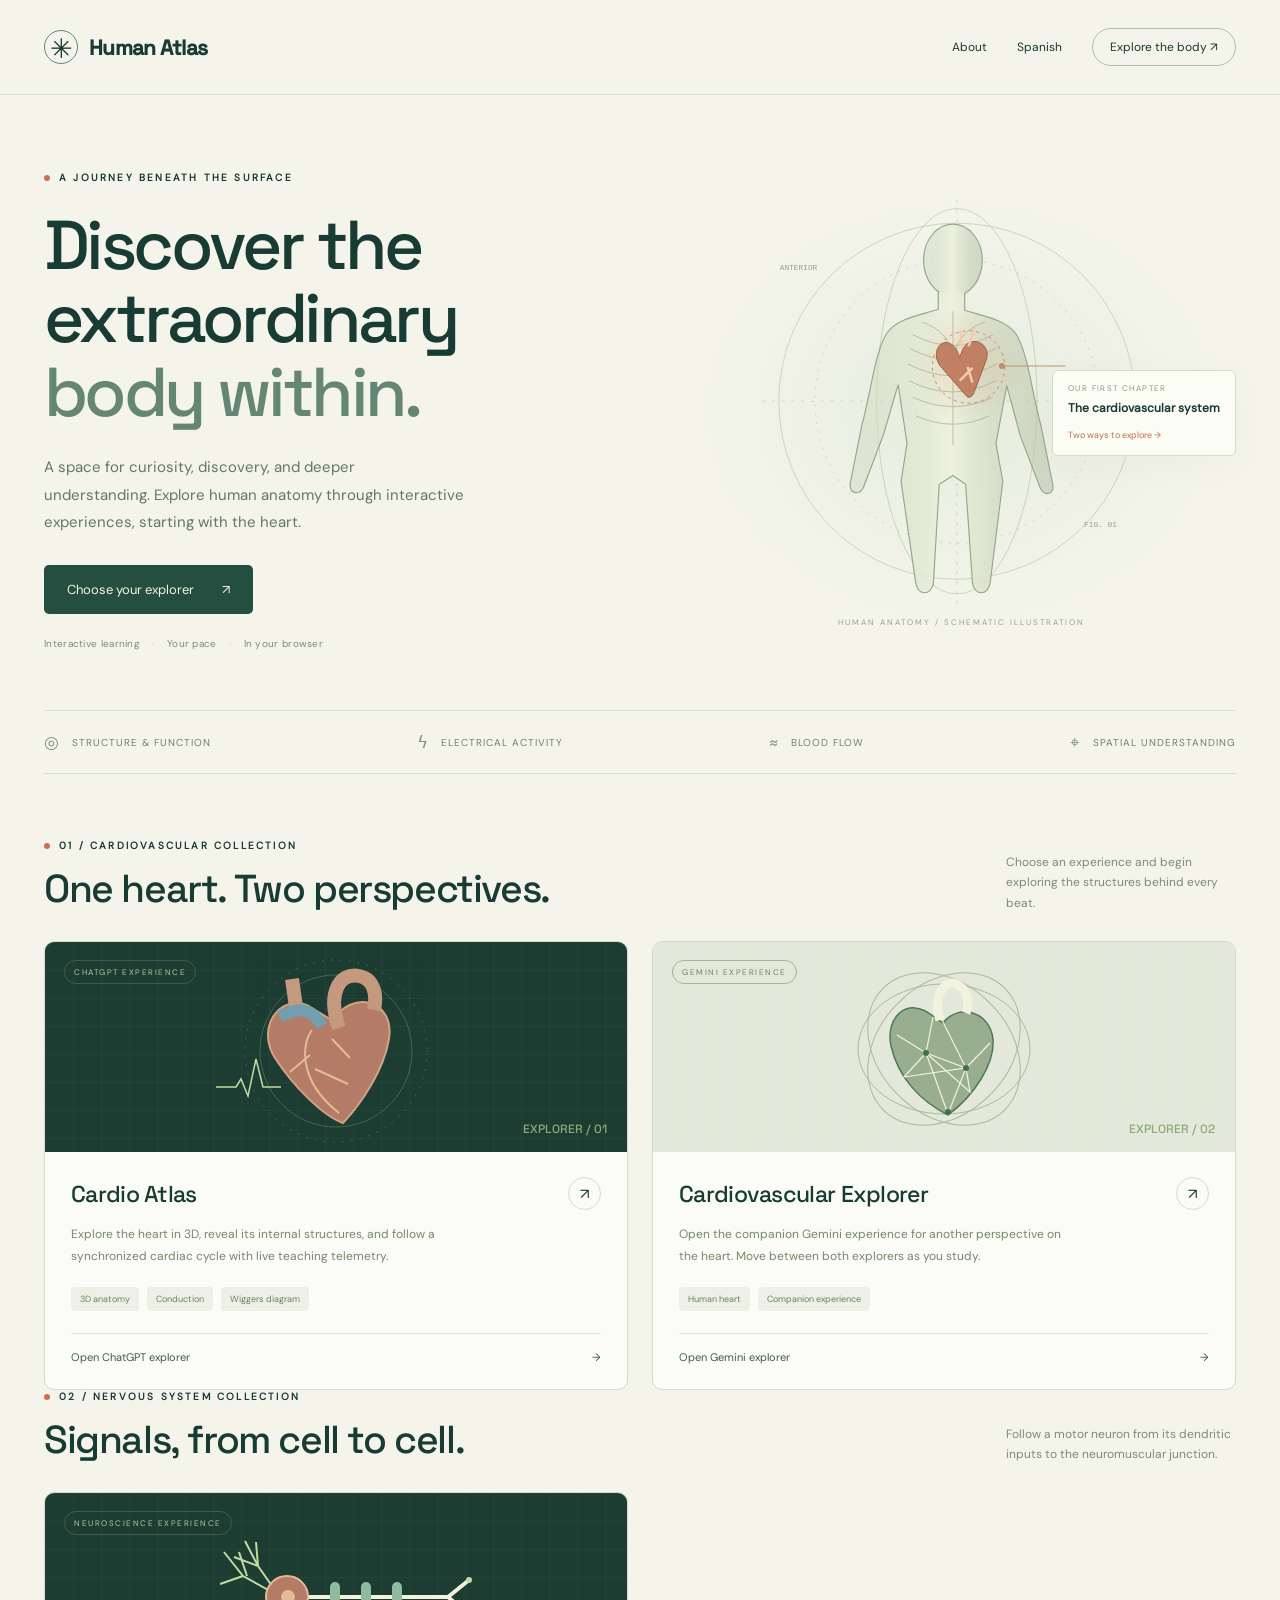
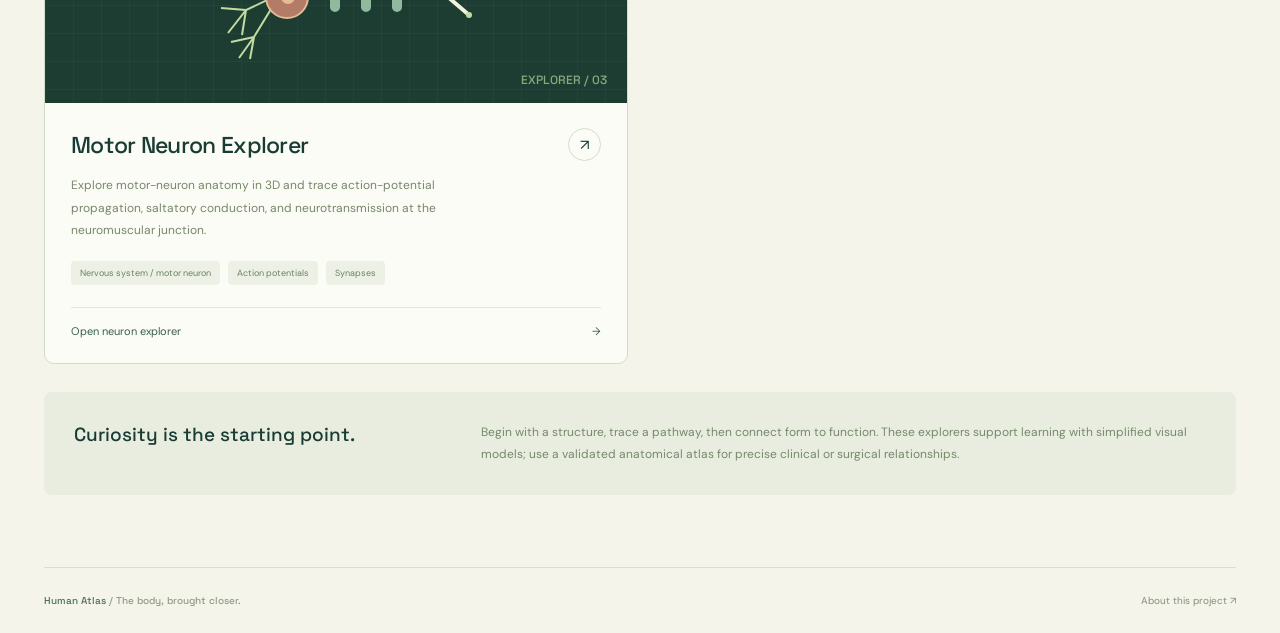
==== commit 4af6b21c: "commit" ====
--- a/index.html
+++ b/index.html
@@ -1,13 +1,13 @@
 <!doctype html>
-<html lang="en"><head><meta charset="utf-8"><meta name="viewport" content="width=device-width,initial-scale=1"><meta name="theme-color" content="#f4f4eb"><meta name="description" content="Human Atlas: a welcoming space to explore the human body, starting with two interactive cardiovascular experiences."><title>Human Atlas · Discover the body within</title>
+<html lang="en"><head><meta charset="utf-8"><meta name="viewport" content="width=device-width,initial-scale=1"><meta name="theme-color" content="#f4f4eb"><meta name="description" content="Human Atlas: a welcoming space to explore the human body, starting with two interactive cardiovascular experiences."><title>Human Atlas · Discover the body within</title><script defer src="./translations_es.js"></script>
 <style>
 @font-face{font-family:DM;src:url('./vendor/font-0.ttf')}@font-face{font-family:Space;src:url('./vendor/font-5.ttf')}*{box-sizing:border-box}html{scroll-behavior:smooth}body{margin:0;background:#f4f4eb;color:#183b34;font:15px DM,Arial,sans-serif}a{color:inherit}a:focus-visible{outline:3px solid #d56540;outline-offset:6px}header{max-width:1280px;margin:auto;padding:28px 44px;display:flex;align-items:center;justify-content:space-between;border-bottom:1px solid #d6dfd1}.brand{display:flex;gap:11px;align-items:center;text-decoration:none;font:600 21px Space,Arial;letter-spacing:-.7px}.brand-symbol{width:34px;height:34px;border:1px solid #638776;border-radius:50%;display:grid;place-items:center;font-size:27px;font-weight:400}nav{display:flex;align-items:center;gap:30px;font-size:12px}nav a{text-decoration:none}.nav-explore{border:1px solid #afbfad;border-radius:30px;padding:10px 17px}.hero{max-width:1280px;padding:76px 44px 60px;margin:auto;display:grid;grid-template-columns:1.1fr 1fr;gap:38px;align-items:center}.eyebrow{text-transform:uppercase;font-size:10px;letter-spacing:2.2px;font-weight:600;display:flex;align-items:center;gap:9px}.eyebrow:before{content:'';width:6px;height:6px;border-radius:50%;background:#cf704c}.hero h1{font:500 clamp(46px,5.4vw,73px)/1.06 Space,Arial;letter-spacing:-3.6px;margin:25px 0}.hero h1 em{font-style:normal;color:#658672}.hero p{font-size:15px;line-height:1.85;color:#62776a;max-width:420px;margin-bottom:28px}.cta{display:inline-flex;align-items:center;gap:28px;background:#244e40;color:#f5f5df;padding:16px 23px;border-radius:5px;text-decoration:none;font-size:13px;transition:background .2s,transform .2s}.cta:hover{background:#376850;transform:translateY(-2px)}.micro{margin-top:23px;font-size:10px;color:#7b8c7a;letter-spacing:.3px}.micro span{margin:0 9px;color:#b4c0a8}.hero-visual{position:relative;min-height:430px;display:grid;place-items:center;border-radius:50%;background:radial-gradient(ellipse,#d9e4d07a,transparent 69%)}.hero-visual svg{width:100%;height:450px;overflow:visible}.visual-tag{position:absolute;right:0;top:41%;padding:12px 15px;background:#fbfcf4;border:1px solid #d0dcc5;box-shadow:0 8px 40px #21463108;border-radius:6px;min-width:162px}.visual-tag small{font-size:8px;letter-spacing:1.4px;color:#8c9b82;display:block}.visual-tag b{font-size:12px;display:block;margin:7px 0}.visual-tag span{font-size:9px;color:#be714f}.figure-caption{position:absolute;bottom:9px;font-size:8px;letter-spacing:2px;color:#96a58a}.ticker{max-width:1192px;margin:0 auto;border-top:1px solid #d6dfd1;border-bottom:1px solid #d6dfd1;padding:20px 0;display:flex;justify-content:space-between;font-size:10px;letter-spacing:1px;color:#6c826e}.ticker span{display:flex;gap:12px;align-items:center}.ticker b{font-size:17px;font-weight:400;color:#7e9777}.explorers{max-width:1280px;margin:auto;padding:65px 44px 72px;scroll-margin-top:25px}.section-top{display:flex;justify-content:space-between;align-items:end;gap:25px;margin-bottom:28px}.section-top h2{font:500 clamp(27px,3.2vw,39px) Space,Arial;letter-spacing:-1.4px;margin:12px 0 0}.section-top p{font-size:12px;line-height:1.7;color:#7d8c76;max-width:230px;margin:0}.cards{display:grid;grid-template-columns:1fr 1fr;gap:24px}.card{display:flex;flex-direction:column;text-decoration:none;border:1px solid #d1dbca;border-radius:10px;overflow:hidden;background:#fbfcf5;transition:transform .2s,box-shadow .2s}.card:hover{transform:translateY(-5px);box-shadow:0 14px 35px #24472e0d}.card-art{height:210px;position:relative;overflow:hidden;background:#1d3d33;display:flex;align-items:center;justify-content:center}.card:nth-child(2) .card-art{background:#e4e8da}.card-art:before{content:'';position:absolute;inset:0;background-image:linear-gradient(#b9d7940b 1px,transparent 1px),linear-gradient(90deg,#b9d7940b 1px,transparent 1px);background-size:28px 28px}.card-art svg{width:300px;height:200px;position:relative}.card-badge{position:absolute;top:18px;left:19px;border:1px solid #9eb58b44;color:#b2c9a0;font-size:8px;letter-spacing:1.5px;padding:6px 9px;border-radius:20px}.card:nth-child(2) .card-badge{color:#708365;border-color:#a3b195}.art-index{position:absolute;right:20px;bottom:15px;font:12px Space;color:#8caa78}.card-content{padding:25px 26px;flex:1;display:flex;flex-direction:column}.card-title{display:flex;justify-content:space-between;gap:10px;align-items:center}.card-title h3{font:500 23px Space;letter-spacing:-.7px;margin:0}.arrow{border:1px solid #d4ddcb;border-radius:50%;width:33px;height:33px;display:grid;place-items:center}.card p{color:#76876b;font-size:12px;line-height:1.85;margin:13px 0 20px;max-width:400px}.tags{display:flex;gap:8px;flex-wrap:wrap;margin-top:auto}.tags span{font-size:9px;color:#698362;background:#edf1e5;border-radius:4px;padding:6px 9px}.card-link{margin-top:22px;border-top:1px solid #e0e6d8;padding-top:16px;display:flex;justify-content:space-between;font-size:11px;color:#3b6049}.study-note{display:grid;grid-template-columns:1fr 2fr;gap:45px;background:#e8ede0;border-radius:8px;padding:30px;margin-top:28px}.study-note h3{font:500 19px Space;margin:0}.study-note p{font-size:12px;line-height:1.8;margin:0;color:#76896a}footer{max-width:1192px;margin:auto;padding:26px 0;border-top:1px solid #d6dfd1;display:flex;justify-content:space-between;gap:20px;font-size:10px;color:#819275}footer a{text-decoration:none}.footer-title{font-family:Space;color:#4b6f55} @media(max-width:850px){header{padding:23px}.hero{padding:45px 24px;gap:5px}.hero h1{font-size:49px;letter-spacing:-2.5px}.hero-visual svg{height:350px}.hero-visual{min-height:360px}.visual-tag{right:-5px;min-width:133px;padding:10px}.hero p{font-size:13px}.explorers{padding:45px 24px}.ticker,footer{margin-left:24px;margin-right:24px}.ticker{font-size:8px}.card-content{padding:20px}.card-title h3{font-size:20px}}@media(max-width:600px){nav{gap:15px;font-size:11px}.brand{font-size:18px}.brand-symbol{width:29px;height:29px}.hero{grid-template-columns:1fr;padding-top:40px}.hero h1{font-size:53px;max-width:400px}.hero p{font-size:14px}.hero-visual{min-height:330px}.hero-visual svg{height:350px;max-width:380px}.visual-tag{right:3%;top:43%}.figure-caption{bottom:3px}.ticker{display:grid;grid-template-columns:1fr 1fr;gap:20px;font-size:9px}.section-top{display:block}.section-top p{margin-top:15px;max-width:100%}.cards{grid-template-columns:1fr}.study-note{grid-template-columns:1fr;gap:13px;padding:24px}footer{line-height:1.6}.nav-explore{padding:8px 12px}.card-art{height:190px}}@media(prefers-reduced-motion:reduce){html{scroll-behavior:auto}.card,.cta{transition:none}.card:hover,.cta:hover{transform:none}}
 </style></head><body>
-<header><a class="brand" href="./index.html" aria-label="Human Atlas home"><span class="brand-symbol" aria-hidden="true">✳</span>Human Atlas</a><nav aria-label="Main navigation"><a href="./about.html">About</a><a class="nav-explore" href="#explorers">Explore the body ↗</a></nav></header>
+<header><a class="brand" href="./index.html" aria-label="Human Atlas home"><span class="brand-symbol" aria-hidden="true">✳</span>Human Atlas</a><nav aria-label="Main navigation"><a href="./about.html">About</a><a id="language-toggle" href="./index_es.html" lang="es">Spanish</a><a class="nav-explore" href="#explorers">Explore the body ↗</a></nav></header>
 <main><section class="hero"><div><div class="eyebrow">A journey beneath the surface</div><h1>Discover the<br>extraordinary<br><em>body within.</em></h1><p>A space for curiosity, discovery, and deeper understanding. Explore human anatomy through interactive experiences, starting with the heart.</p><a class="cta" href="#explorers">Choose your explorer <span aria-hidden="true">↗</span></a><div class="micro">Interactive learning <span>·</span> Your pace <span>·</span> In your browser</div></div>
 <div class="hero-visual"><svg viewBox="0 0 440 460" role="img" aria-label="Stylized human silhouette with the heart region highlighted; decorative anatomical illustration"><defs><linearGradient id="body" x1="0" x2="1"><stop stop-color="#c8d5bd" stop-opacity=".4"/><stop offset=".5" stop-color="#eef1df"/><stop offset="1" stop-color="#aebfa3" stop-opacity=".5"/></linearGradient><radialGradient id="glow"><stop stop-color="#d99c73" stop-opacity=".28"/><stop offset="1" stop-color="#d99c73" stop-opacity="0"/></radialGradient></defs><g fill="none" stroke="#b8c8ae" stroke-width=".7"><circle cx="216" cy="220" r="182"/><circle cx="216" cy="220" r="145" stroke-dasharray="2 7"/><ellipse cx="216" cy="220" rx="82" ry="197"/><path d="M17 220h398M216 14v419" stroke-dasharray="3 7"/></g><g fill="url(#body)" stroke="#92a98c" stroke-width="1.2"><ellipse cx="212" cy="76" rx="30" ry="37"/><path d="M197 108v18c-18 6-42 9-53 25-12 20-16 61-25 93l-12 60c-1 11 10 13 14 3l20-53 15-51 9 60-6 39 15 104c2 13 16 13 18 0l6-101 14-9 13 9 7 101c2 13 16 13 18 0l13-104-7-39 11-59 14 52 20 52c4 10 15 8 13-3l-12-60c-9-32-13-73-25-93-11-16-35-19-53-25v-18"/></g><g fill="none" stroke="#8fa488" stroke-width="1" opacity=".6"><path d="M212 128v137M171 152q41 22 82 0M168 166q44 24 88 0M166 182q46 24 91 0M167 199q45 23 89 0M171 216q41 19 82 0M174 235q38 17 75 0"/><path d="M180 139q30 10 31 37M245 139q-30 10-31 37"/></g><circle cx="229" cy="184" r="59" fill="url(#glow)"/><path d="M215 166c-13-16-27 3-16 18l27 31c3 3 7-1 8-5l12-32c6-17-16-27-24-11l-3 8z" fill="#be7759" fill-opacity=".9" stroke="#9b634b"/><path d="M221 165l-1-17m8 16 6-18m-2 40-13 13m8-14 5 16" stroke="#f2ccb1" fill="none" stroke-width="2.5"/><circle cx="228" cy="185" r="37" fill="none" stroke="#bd8f6a" stroke-dasharray="3 4"/><path d="M262 184h65" stroke="#bd8f6a"/><circle cx="262" cy="184" r="3" fill="#bd8f6a"/><g fill="#92a186" font-size="8" font-family="monospace"><text x="35" y="86">ANTERIOR</text><text x="346" y="349">FIG. 01</text></g></svg><div class="visual-tag"><small>OUR FIRST CHAPTER</small><b>The cardiovascular system</b><span>Two ways to explore →</span></div><div class="figure-caption">HUMAN ANATOMY / SCHEMATIC ILLUSTRATION</div></div></section>
 <div class="ticker" aria-label="Learning themes"><span><b>◎</b> STRUCTURE & FUNCTION</span><span><b>ϟ</b> ELECTRICAL ACTIVITY</span><span><b>≈</b> BLOOD FLOW</span><span><b>⌖</b> SPATIAL UNDERSTANDING</span></div>
 <section class="explorers" id="explorers"><div class="section-top"><div><div class="eyebrow">01 / Cardiovascular collection</div><h2>One heart. Two perspectives.</h2></div><p>Choose an experience and begin exploring the structures behind every beat.</p></div><div class="cards">
 <a class="card" href="./Chatgpt3b.html"><div class="card-art"><span class="card-badge">CHATGPT EXPERIENCE</span><svg viewBox="0 0 300 200" aria-hidden="true"><g fill="none" stroke="#708d65" opacity=".5"><circle cx="150" cy="104" r="76"/><circle cx="150" cy="104" r="91" stroke-dasharray="2 7"/></g><path d="M126 61c-28-18-58 17-37 50 18 28 48 58 68 65 18-19 41-53 46-84 6-40-38-50-56-18z" fill="#b47c66" stroke="#d1a386" stroke-width="2"/><path d="M153 81c-12-34 0-56 20-52 16 3 18 20 15 34M111 67l-5-35" stroke="#c5997e" stroke-width="14" fill="none"/><path d="M126 83c-10 13-15 50 27 83m-29-58-20 17m25-3 33 15m-16-45 18 19" stroke="#e3bb98" stroke-width="2" fill="none"/><path d="M136 79c-12-22-28-17-42-9" stroke="#729faf" stroke-width="12" fill="none"/><path d="M30 140h20l5-8 7 17 8-37 7 28h18" stroke="#c1dba0" fill="none" stroke-width="1.5"/></svg><span class="art-index">EXPLORER / 01</span></div><div class="card-content"><div class="card-title"><h3>Cardio Atlas</h3><span class="arrow" aria-hidden="true">↗</span></div><p>Explore the heart in 3D, reveal its internal structures, and follow a synchronized cardiac cycle with live teaching telemetry.</p><div class="tags"><span>3D anatomy</span><span>Conduction</span><span>Wiggers diagram</span></div><div class="card-link">Open ChatGPT explorer <span aria-hidden="true">→</span></div></div></a>
 <a class="card" href="./gem_3d_cardiovascular_explorer.html"><div class="card-art"><span class="card-badge">GEMINI EXPERIENCE</span><svg viewBox="0 0 300 200" aria-hidden="true"><g fill="none" stroke="#89a180" opacity=".65"><ellipse cx="150" cy="102" rx="86" ry="65"/><ellipse cx="150" cy="102" rx="65" ry="86" transform="rotate(45 150 102)"/><ellipse cx="150" cy="102" rx="65" ry="86" transform="rotate(-45 150 102)"/></g><path d="M139 69c-26-21-48 2-42 30 7 31 29 55 57 69 27-20 47-52 45-76-3-28-35-36-50-16z" fill="#809b76" fill-opacity=".75" stroke="#4e785b" stroke-width="1.5"/><g fill="none" stroke="#f2f2de" stroke-width="1.2"><path d="M139 70l-7 36 22 61 18-46-23-46m-46 13 29 18 40 15 24-25m-64 10-22 24 62-9 4 24-44-39"/><path d="M146 73c-8-25 6-43 18-35 9 5 12 18 8 28" stroke-width="9"/></g><g fill="#446e50"><circle cx="132" cy="106" r="3"/><circle cx="172" cy="121" r="3"/><circle cx="154" cy="165" r="3"/></g></svg><span class="art-index">EXPLORER / 02</span></div><div class="card-content"><div class="card-title"><h3>Cardiovascular Explorer</h3><span class="arrow" aria-hidden="true">↗</span></div><p>Open the companion Gemini experience for another perspective on the heart. Move between both explorers as you study.</p><div class="tags"><span>Human heart</span><span>Companion experience</span></div><div class="card-link">Open Gemini explorer <span aria-hidden="true">→</span></div></div></a>
-</div><div class="study-note"><h3>Curiosity is the starting point.</h3><p>Begin with a structure, trace a pathway, then connect form to function. These explorers support learning with simplified visual models; use a validated anatomical atlas for precise clinical or surgical relationships.</p></div></section></main><footer><span class="footer-title">Human Atlas <span style="color:#8e9d82">/ The body, brought closer.</span></span><a href="./about.html">About this project ↗</a></footer></body></html>
+</div><div class="section-top"><div><div class="eyebrow">02 / Nervous system collection</div><h2>Signals, from cell to cell.</h2></div><p>Follow a motor neuron from its dendritic inputs to the neuromuscular junction.</p></div><div class="cards"><a class="card" href="./gem_3d_neuron.html"><div class="card-art"><span class="card-badge">NEUROSCIENCE EXPERIENCE</span><svg viewBox="0 0 300 200" aria-hidden="true"><g fill="none" stroke="#c1dba0" stroke-width="2"><path d="M93 98 57 78 38 54m19 24-23 8m27-8-8-24m41 42L60 112 42 135m18-23-25-2m25 2-4 25m37-39L72 68 59 43m13 25-2-24m2 24-24-9m45 39L68 139 53 160m15-21-23 5m23-5-4 22"/><path d="M111 99h151m0 0 21-17m-21 17 21 18" stroke="#f2f2de" stroke-width="4"/><path d="M149 89v20m31-20v20m31-20v20" stroke="#91b9a0" stroke-width="10" stroke-linecap="round"/></g><circle cx="101" cy="99" r="21" fill="#b47c66" stroke="#e3bb98" stroke-width="2"/><circle cx="102" cy="99" r="7" fill="#e3bb98"/><g fill="#c1dba0"><circle cx="283" cy="82" r="3"/><circle cx="283" cy="117" r="3"/></g></svg><span class="art-index">EXPLORER / 03</span></div><div class="card-content"><div class="card-title"><h3>Motor Neuron Explorer</h3><span class="arrow" aria-hidden="true">↗</span></div><p>Explore motor-neuron anatomy in 3D and trace action-potential propagation, saltatory conduction, and neurotransmission at the neuromuscular junction.</p><div class="tags"><span>Nervous system / motor neuron</span><span>Action potentials</span><span>Synapses</span></div><div class="card-link">Open neuron explorer <span aria-hidden="true">→</span></div></div></a></div><div class="study-note"><h3>Curiosity is the starting point.</h3><p>Begin with a structure, trace a pathway, then connect form to function. These explorers support learning with simplified visual models; use a validated anatomical atlas for precise clinical or surgical relationships.</p></div></section></main><footer><span class="footer-title">Human Atlas <span style="color:#8e9d82">/ The body, brought closer.</span></span><a href="./about.html">About this project ↗</a></footer></body></html>
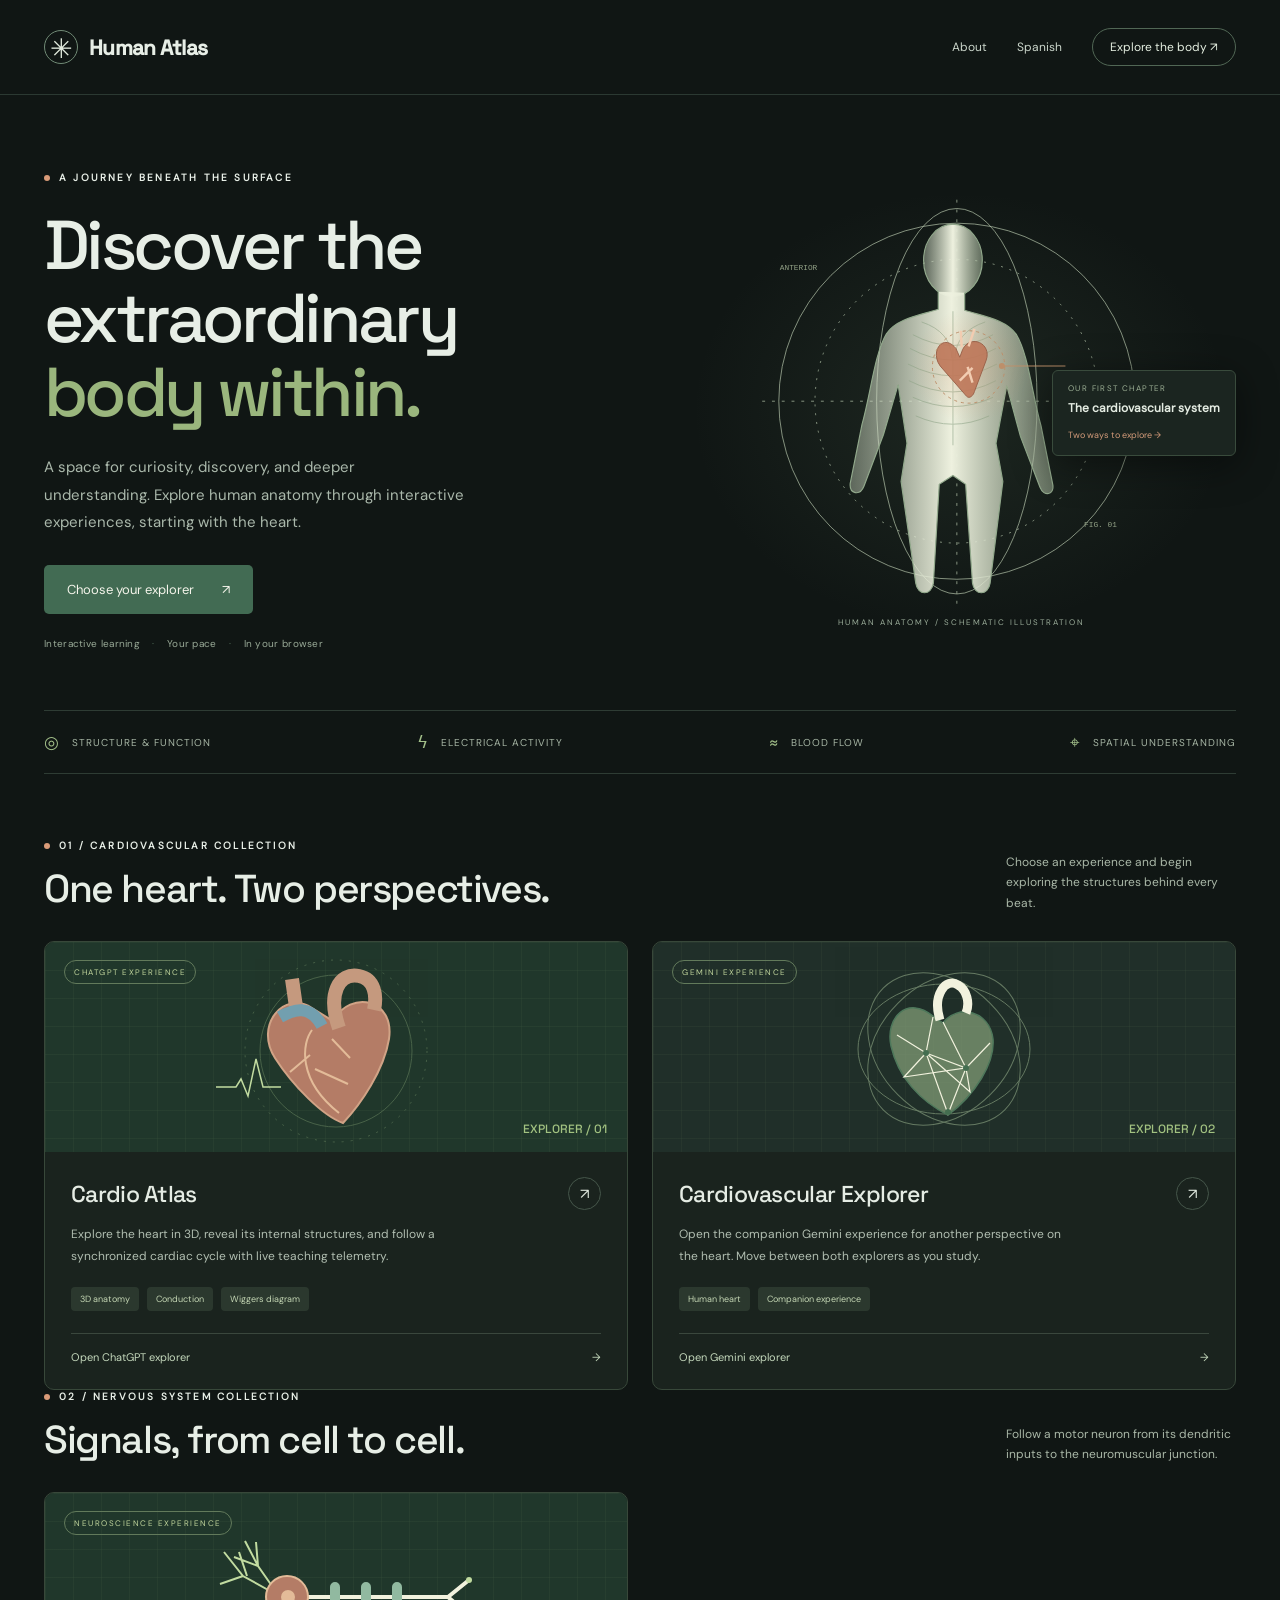
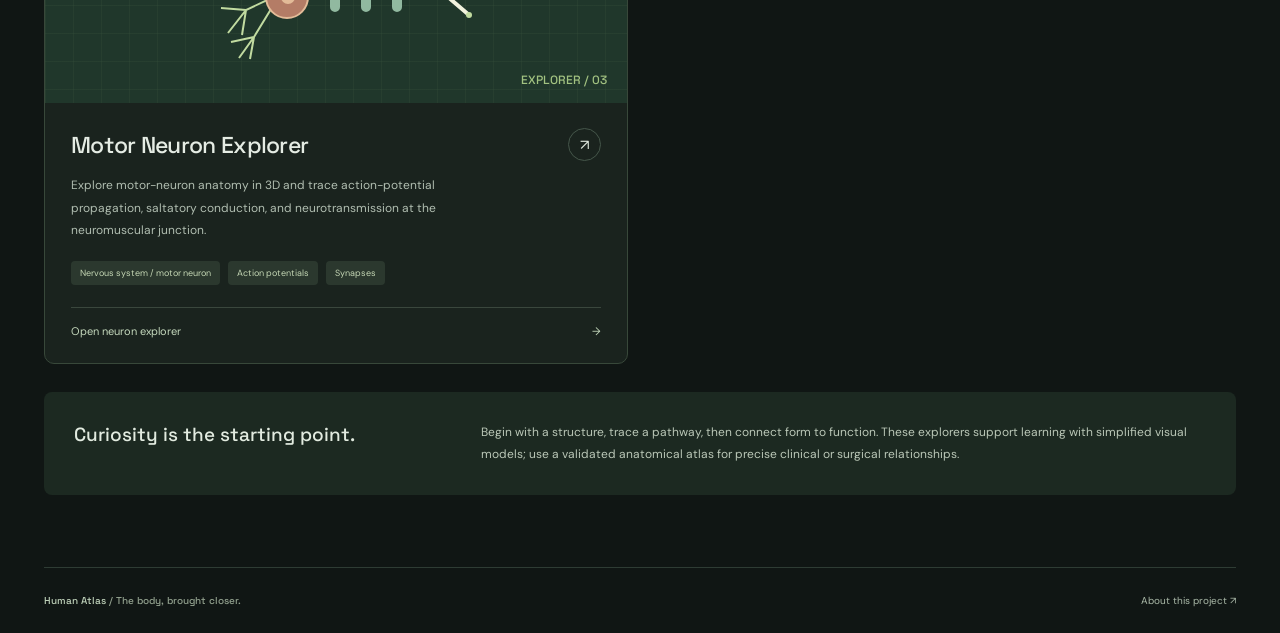
==== commit 14d4db00: "commit" ====
--- a/index.html
+++ b/index.html
@@ -1,13 +1,54 @@
 <!doctype html>
-<html lang="en"><head><meta charset="utf-8"><meta name="viewport" content="width=device-width,initial-scale=1"><meta name="theme-color" content="#f4f4eb"><meta name="description" content="Human Atlas: a welcoming space to explore the human body, starting with two interactive cardiovascular experiences."><title>Human Atlas · Discover the body within</title><script defer src="./translations_es.js"></script>
+<html lang="en"><head><meta charset="utf-8"><meta name="viewport" content="width=device-width,initial-scale=1"><meta name="theme-color" content="#101614"><meta name="description" content="Human Atlas: a welcoming space to explore the human body, starting with two interactive cardiovascular experiences."><title>Human Atlas · Discover the body within</title><script defer src="./translations_es.js"></script>
 <style>
 @font-face{font-family:DM;src:url('./vendor/font-0.ttf')}@font-face{font-family:Space;src:url('./vendor/font-5.ttf')}*{box-sizing:border-box}html{scroll-behavior:smooth}body{margin:0;background:#f4f4eb;color:#183b34;font:15px DM,Arial,sans-serif}a{color:inherit}a:focus-visible{outline:3px solid #d56540;outline-offset:6px}header{max-width:1280px;margin:auto;padding:28px 44px;display:flex;align-items:center;justify-content:space-between;border-bottom:1px solid #d6dfd1}.brand{display:flex;gap:11px;align-items:center;text-decoration:none;font:600 21px Space,Arial;letter-spacing:-.7px}.brand-symbol{width:34px;height:34px;border:1px solid #638776;border-radius:50%;display:grid;place-items:center;font-size:27px;font-weight:400}nav{display:flex;align-items:center;gap:30px;font-size:12px}nav a{text-decoration:none}.nav-explore{border:1px solid #afbfad;border-radius:30px;padding:10px 17px}.hero{max-width:1280px;padding:76px 44px 60px;margin:auto;display:grid;grid-template-columns:1.1fr 1fr;gap:38px;align-items:center}.eyebrow{text-transform:uppercase;font-size:10px;letter-spacing:2.2px;font-weight:600;display:flex;align-items:center;gap:9px}.eyebrow:before{content:'';width:6px;height:6px;border-radius:50%;background:#cf704c}.hero h1{font:500 clamp(46px,5.4vw,73px)/1.06 Space,Arial;letter-spacing:-3.6px;margin:25px 0}.hero h1 em{font-style:normal;color:#658672}.hero p{font-size:15px;line-height:1.85;color:#62776a;max-width:420px;margin-bottom:28px}.cta{display:inline-flex;align-items:center;gap:28px;background:#244e40;color:#f5f5df;padding:16px 23px;border-radius:5px;text-decoration:none;font-size:13px;transition:background .2s,transform .2s}.cta:hover{background:#376850;transform:translateY(-2px)}.micro{margin-top:23px;font-size:10px;color:#7b8c7a;letter-spacing:.3px}.micro span{margin:0 9px;color:#b4c0a8}.hero-visual{position:relative;min-height:430px;display:grid;place-items:center;border-radius:50%;background:radial-gradient(ellipse,#d9e4d07a,transparent 69%)}.hero-visual svg{width:100%;height:450px;overflow:visible}.visual-tag{position:absolute;right:0;top:41%;padding:12px 15px;background:#fbfcf4;border:1px solid #d0dcc5;box-shadow:0 8px 40px #21463108;border-radius:6px;min-width:162px}.visual-tag small{font-size:8px;letter-spacing:1.4px;color:#8c9b82;display:block}.visual-tag b{font-size:12px;display:block;margin:7px 0}.visual-tag span{font-size:9px;color:#be714f}.figure-caption{position:absolute;bottom:9px;font-size:8px;letter-spacing:2px;color:#96a58a}.ticker{max-width:1192px;margin:0 auto;border-top:1px solid #d6dfd1;border-bottom:1px solid #d6dfd1;padding:20px 0;display:flex;justify-content:space-between;font-size:10px;letter-spacing:1px;color:#6c826e}.ticker span{display:flex;gap:12px;align-items:center}.ticker b{font-size:17px;font-weight:400;color:#7e9777}.explorers{max-width:1280px;margin:auto;padding:65px 44px 72px;scroll-margin-top:25px}.section-top{display:flex;justify-content:space-between;align-items:end;gap:25px;margin-bottom:28px}.section-top h2{font:500 clamp(27px,3.2vw,39px) Space,Arial;letter-spacing:-1.4px;margin:12px 0 0}.section-top p{font-size:12px;line-height:1.7;color:#7d8c76;max-width:230px;margin:0}.cards{display:grid;grid-template-columns:1fr 1fr;gap:24px}.card{display:flex;flex-direction:column;text-decoration:none;border:1px solid #d1dbca;border-radius:10px;overflow:hidden;background:#fbfcf5;transition:transform .2s,box-shadow .2s}.card:hover{transform:translateY(-5px);box-shadow:0 14px 35px #24472e0d}.card-art{height:210px;position:relative;overflow:hidden;background:#1d3d33;display:flex;align-items:center;justify-content:center}.card:nth-child(2) .card-art{background:#e4e8da}.card-art:before{content:'';position:absolute;inset:0;background-image:linear-gradient(#b9d7940b 1px,transparent 1px),linear-gradient(90deg,#b9d7940b 1px,transparent 1px);background-size:28px 28px}.card-art svg{width:300px;height:200px;position:relative}.card-badge{position:absolute;top:18px;left:19px;border:1px solid #9eb58b44;color:#b2c9a0;font-size:8px;letter-spacing:1.5px;padding:6px 9px;border-radius:20px}.card:nth-child(2) .card-badge{color:#708365;border-color:#a3b195}.art-index{position:absolute;right:20px;bottom:15px;font:12px Space;color:#8caa78}.card-content{padding:25px 26px;flex:1;display:flex;flex-direction:column}.card-title{display:flex;justify-content:space-between;gap:10px;align-items:center}.card-title h3{font:500 23px Space;letter-spacing:-.7px;margin:0}.arrow{border:1px solid #d4ddcb;border-radius:50%;width:33px;height:33px;display:grid;place-items:center}.card p{color:#76876b;font-size:12px;line-height:1.85;margin:13px 0 20px;max-width:400px}.tags{display:flex;gap:8px;flex-wrap:wrap;margin-top:auto}.tags span{font-size:9px;color:#698362;background:#edf1e5;border-radius:4px;padding:6px 9px}.card-link{margin-top:22px;border-top:1px solid #e0e6d8;padding-top:16px;display:flex;justify-content:space-between;font-size:11px;color:#3b6049}.study-note{display:grid;grid-template-columns:1fr 2fr;gap:45px;background:#e8ede0;border-radius:8px;padding:30px;margin-top:28px}.study-note h3{font:500 19px Space;margin:0}.study-note p{font-size:12px;line-height:1.8;margin:0;color:#76896a}footer{max-width:1192px;margin:auto;padding:26px 0;border-top:1px solid #d6dfd1;display:flex;justify-content:space-between;gap:20px;font-size:10px;color:#819275}footer a{text-decoration:none}.footer-title{font-family:Space;color:#4b6f55} @media(max-width:850px){header{padding:23px}.hero{padding:45px 24px;gap:5px}.hero h1{font-size:49px;letter-spacing:-2.5px}.hero-visual svg{height:350px}.hero-visual{min-height:360px}.visual-tag{right:-5px;min-width:133px;padding:10px}.hero p{font-size:13px}.explorers{padding:45px 24px}.ticker,footer{margin-left:24px;margin-right:24px}.ticker{font-size:8px}.card-content{padding:20px}.card-title h3{font-size:20px}}@media(max-width:600px){nav{gap:15px;font-size:11px}.brand{font-size:18px}.brand-symbol{width:29px;height:29px}.hero{grid-template-columns:1fr;padding-top:40px}.hero h1{font-size:53px;max-width:400px}.hero p{font-size:14px}.hero-visual{min-height:330px}.hero-visual svg{height:350px;max-width:380px}.visual-tag{right:3%;top:43%}.figure-caption{bottom:3px}.ticker{display:grid;grid-template-columns:1fr 1fr;gap:20px;font-size:9px}.section-top{display:block}.section-top p{margin-top:15px;max-width:100%}.cards{grid-template-columns:1fr}.study-note{grid-template-columns:1fr;gap:13px;padding:24px}footer{line-height:1.6}.nav-explore{padding:8px 12px}.card-art{height:190px}}@media(prefers-reduced-motion:reduce){html{scroll-behavior:auto}.card,.cta{transition:none}.card:hover,.cta:hover{transform:none}}
-</style></head><body>
+</style>
+<style>
+:root{color-scheme:dark}
+body{background:#101614;color:#e7eee6}
+header{border-bottom-color:#2b3932}
+.brand-symbol{border-color:#718b76;color:#e0e9dc}
+nav a{color:#cbd6cb}
+.nav-explore{border-color:#516755;color:#e4eee0}
+.hero h1 em{color:#9ab67d}
+.hero p{color:#aab8ab}
+.section-top p{color:#a9b7a7}
+.cta{background:#426b53;color:#f5f5eb}
+.cta:hover{background:#527c62}
+.micro{color:#98a996}
+.micro span{color:#536e59}
+.hero-visual{background:radial-gradient(ellipse,#6a886a26,transparent 69%)}
+.visual-tag{background:#1b2520;border-color:#394b3c;box-shadow:0 8px 40px #0007;color:#e4ece2}
+.visual-tag small{color:#9caf94}
+.visual-tag span{color:#d29a79}
+.figure-caption{color:#9bad9a}
+.eyebrow:before{background:#d99b78}
+.ticker{border-color:#2e3c34;color:#a6b5a4}
+.ticker b{color:#a4c18b}
+.card{background:#1a231e;border-color:#38483a}
+.card:nth-child(2){background:#1a231e}
+.card-art{background:#20372b}
+.card:nth-child(2) .card-art{background:#202f29}
+.card-badge{border-color:#627a5b;color:#c0d59c}
+.card:nth-child(2) .card-badge{color:#c0d59c;border-color:#627a5b}
+.art-index{color:#a2c281}
+.card-title h3{color:#e5ece4}
+.arrow{border-color:#45564a;color:#dfe8de}
+.card p{color:#b0bdb0}
+.tags span{color:#c3d5b3;background:#2b382e}
+.card-link{border-color:#3a473d;color:#c4d8bc}
+.study-note{background:#1c2921;color:#e2ebe0}
+.study-note p{color:#bac7b7}
+footer{border-color:#2e3c34;color:#a9b8a7}
+.footer-title{color:#c0d3bb}
+.footer-title span{color:#92a18e!important}
+</style>
+</head><body>
 <header><a class="brand" href="./index.html" aria-label="Human Atlas home"><span class="brand-symbol" aria-hidden="true">✳</span>Human Atlas</a><nav aria-label="Main navigation"><a href="./about.html">About</a><a id="language-toggle" href="./index_es.html" lang="es">Spanish</a><a class="nav-explore" href="#explorers">Explore the body ↗</a></nav></header>
 <main><section class="hero"><div><div class="eyebrow">A journey beneath the surface</div><h1>Discover the<br>extraordinary<br><em>body within.</em></h1><p>A space for curiosity, discovery, and deeper understanding. Explore human anatomy through interactive experiences, starting with the heart.</p><a class="cta" href="#explorers">Choose your explorer <span aria-hidden="true">↗</span></a><div class="micro">Interactive learning <span>·</span> Your pace <span>·</span> In your browser</div></div>
 <div class="hero-visual"><svg viewBox="0 0 440 460" role="img" aria-label="Stylized human silhouette with the heart region highlighted; decorative anatomical illustration"><defs><linearGradient id="body" x1="0" x2="1"><stop stop-color="#c8d5bd" stop-opacity=".4"/><stop offset=".5" stop-color="#eef1df"/><stop offset="1" stop-color="#aebfa3" stop-opacity=".5"/></linearGradient><radialGradient id="glow"><stop stop-color="#d99c73" stop-opacity=".28"/><stop offset="1" stop-color="#d99c73" stop-opacity="0"/></radialGradient></defs><g fill="none" stroke="#b8c8ae" stroke-width=".7"><circle cx="216" cy="220" r="182"/><circle cx="216" cy="220" r="145" stroke-dasharray="2 7"/><ellipse cx="216" cy="220" rx="82" ry="197"/><path d="M17 220h398M216 14v419" stroke-dasharray="3 7"/></g><g fill="url(#body)" stroke="#92a98c" stroke-width="1.2"><ellipse cx="212" cy="76" rx="30" ry="37"/><path d="M197 108v18c-18 6-42 9-53 25-12 20-16 61-25 93l-12 60c-1 11 10 13 14 3l20-53 15-51 9 60-6 39 15 104c2 13 16 13 18 0l6-101 14-9 13 9 7 101c2 13 16 13 18 0l13-104-7-39 11-59 14 52 20 52c4 10 15 8 13-3l-12-60c-9-32-13-73-25-93-11-16-35-19-53-25v-18"/></g><g fill="none" stroke="#8fa488" stroke-width="1" opacity=".6"><path d="M212 128v137M171 152q41 22 82 0M168 166q44 24 88 0M166 182q46 24 91 0M167 199q45 23 89 0M171 216q41 19 82 0M174 235q38 17 75 0"/><path d="M180 139q30 10 31 37M245 139q-30 10-31 37"/></g><circle cx="229" cy="184" r="59" fill="url(#glow)"/><path d="M215 166c-13-16-27 3-16 18l27 31c3 3 7-1 8-5l12-32c6-17-16-27-24-11l-3 8z" fill="#be7759" fill-opacity=".9" stroke="#9b634b"/><path d="M221 165l-1-17m8 16 6-18m-2 40-13 13m8-14 5 16" stroke="#f2ccb1" fill="none" stroke-width="2.5"/><circle cx="228" cy="185" r="37" fill="none" stroke="#bd8f6a" stroke-dasharray="3 4"/><path d="M262 184h65" stroke="#bd8f6a"/><circle cx="262" cy="184" r="3" fill="#bd8f6a"/><g fill="#92a186" font-size="8" font-family="monospace"><text x="35" y="86">ANTERIOR</text><text x="346" y="349">FIG. 01</text></g></svg><div class="visual-tag"><small>OUR FIRST CHAPTER</small><b>The cardiovascular system</b><span>Two ways to explore →</span></div><div class="figure-caption">HUMAN ANATOMY / SCHEMATIC ILLUSTRATION</div></div></section>
 <div class="ticker" aria-label="Learning themes"><span><b>◎</b> STRUCTURE & FUNCTION</span><span><b>ϟ</b> ELECTRICAL ACTIVITY</span><span><b>≈</b> BLOOD FLOW</span><span><b>⌖</b> SPATIAL UNDERSTANDING</span></div>
 <section class="explorers" id="explorers"><div class="section-top"><div><div class="eyebrow">01 / Cardiovascular collection</div><h2>One heart. Two perspectives.</h2></div><p>Choose an experience and begin exploring the structures behind every beat.</p></div><div class="cards">
 <a class="card" href="./Chatgpt3b.html"><div class="card-art"><span class="card-badge">CHATGPT EXPERIENCE</span><svg viewBox="0 0 300 200" aria-hidden="true"><g fill="none" stroke="#708d65" opacity=".5"><circle cx="150" cy="104" r="76"/><circle cx="150" cy="104" r="91" stroke-dasharray="2 7"/></g><path d="M126 61c-28-18-58 17-37 50 18 28 48 58 68 65 18-19 41-53 46-84 6-40-38-50-56-18z" fill="#b47c66" stroke="#d1a386" stroke-width="2"/><path d="M153 81c-12-34 0-56 20-52 16 3 18 20 15 34M111 67l-5-35" stroke="#c5997e" stroke-width="14" fill="none"/><path d="M126 83c-10 13-15 50 27 83m-29-58-20 17m25-3 33 15m-16-45 18 19" stroke="#e3bb98" stroke-width="2" fill="none"/><path d="M136 79c-12-22-28-17-42-9" stroke="#729faf" stroke-width="12" fill="none"/><path d="M30 140h20l5-8 7 17 8-37 7 28h18" stroke="#c1dba0" fill="none" stroke-width="1.5"/></svg><span class="art-index">EXPLORER / 01</span></div><div class="card-content"><div class="card-title"><h3>Cardio Atlas</h3><span class="arrow" aria-hidden="true">↗</span></div><p>Explore the heart in 3D, reveal its internal structures, and follow a synchronized cardiac cycle with live teaching telemetry.</p><div class="tags"><span>3D anatomy</span><span>Conduction</span><span>Wiggers diagram</span></div><div class="card-link">Open ChatGPT explorer <span aria-hidden="true">→</span></div></div></a>
-<a class="card" href="./gem_3d_cardiovascular_explorer.html"><div class="card-art"><span class="card-badge">GEMINI EXPERIENCE</span><svg viewBox="0 0 300 200" aria-hidden="true"><g fill="none" stroke="#89a180" opacity=".65"><ellipse cx="150" cy="102" rx="86" ry="65"/><ellipse cx="150" cy="102" rx="65" ry="86" transform="rotate(45 150 102)"/><ellipse cx="150" cy="102" rx="65" ry="86" transform="rotate(-45 150 102)"/></g><path d="M139 69c-26-21-48 2-42 30 7 31 29 55 57 69 27-20 47-52 45-76-3-28-35-36-50-16z" fill="#809b76" fill-opacity=".75" stroke="#4e785b" stroke-width="1.5"/><g fill="none" stroke="#f2f2de" stroke-width="1.2"><path d="M139 70l-7 36 22 61 18-46-23-46m-46 13 29 18 40 15 24-25m-64 10-22 24 62-9 4 24-44-39"/><path d="M146 73c-8-25 6-43 18-35 9 5 12 18 8 28" stroke-width="9"/></g><g fill="#446e50"><circle cx="132" cy="106" r="3"/><circle cx="172" cy="121" r="3"/><circle cx="154" cy="165" r="3"/></g></svg><span class="art-index">EXPLORER / 02</span></div><div class="card-content"><div class="card-title"><h3>Cardiovascular Explorer</h3><span class="arrow" aria-hidden="true">↗</span></div><p>Open the companion Gemini experience for another perspective on the heart. Move between both explorers as you study.</p><div class="tags"><span>Human heart</span><span>Companion experience</span></div><div class="card-link">Open Gemini explorer <span aria-hidden="true">→</span></div></div></a>
+<a class="card" href="./gem_3d_cardio.html"><div class="card-art"><span class="card-badge">GEMINI EXPERIENCE</span><svg viewBox="0 0 300 200" aria-hidden="true"><g fill="none" stroke="#89a180" opacity=".65"><ellipse cx="150" cy="102" rx="86" ry="65"/><ellipse cx="150" cy="102" rx="65" ry="86" transform="rotate(45 150 102)"/><ellipse cx="150" cy="102" rx="65" ry="86" transform="rotate(-45 150 102)"/></g><path d="M139 69c-26-21-48 2-42 30 7 31 29 55 57 69 27-20 47-52 45-76-3-28-35-36-50-16z" fill="#809b76" fill-opacity=".75" stroke="#4e785b" stroke-width="1.5"/><g fill="none" stroke="#f2f2de" stroke-width="1.2"><path d="M139 70l-7 36 22 61 18-46-23-46m-46 13 29 18 40 15 24-25m-64 10-22 24 62-9 4 24-44-39"/><path d="M146 73c-8-25 6-43 18-35 9 5 12 18 8 28" stroke-width="9"/></g><g fill="#446e50"><circle cx="132" cy="106" r="3"/><circle cx="172" cy="121" r="3"/><circle cx="154" cy="165" r="3"/></g></svg><span class="art-index">EXPLORER / 02</span></div><div class="card-content"><div class="card-title"><h3>Cardiovascular Explorer</h3><span class="arrow" aria-hidden="true">↗</span></div><p>Open the companion Gemini experience for another perspective on the heart. Move between both explorers as you study.</p><div class="tags"><span>Human heart</span><span>Companion experience</span></div><div class="card-link">Open Gemini explorer <span aria-hidden="true">→</span></div></div></a>
 </div><div class="section-top"><div><div class="eyebrow">02 / Nervous system collection</div><h2>Signals, from cell to cell.</h2></div><p>Follow a motor neuron from its dendritic inputs to the neuromuscular junction.</p></div><div class="cards"><a class="card" href="./gem_3d_neuron.html"><div class="card-art"><span class="card-badge">NEUROSCIENCE EXPERIENCE</span><svg viewBox="0 0 300 200" aria-hidden="true"><g fill="none" stroke="#c1dba0" stroke-width="2"><path d="M93 98 57 78 38 54m19 24-23 8m27-8-8-24m41 42L60 112 42 135m18-23-25-2m25 2-4 25m37-39L72 68 59 43m13 25-2-24m2 24-24-9m45 39L68 139 53 160m15-21-23 5m23-5-4 22"/><path d="M111 99h151m0 0 21-17m-21 17 21 18" stroke="#f2f2de" stroke-width="4"/><path d="M149 89v20m31-20v20m31-20v20" stroke="#91b9a0" stroke-width="10" stroke-linecap="round"/></g><circle cx="101" cy="99" r="21" fill="#b47c66" stroke="#e3bb98" stroke-width="2"/><circle cx="102" cy="99" r="7" fill="#e3bb98"/><g fill="#c1dba0"><circle cx="283" cy="82" r="3"/><circle cx="283" cy="117" r="3"/></g></svg><span class="art-index">EXPLORER / 03</span></div><div class="card-content"><div class="card-title"><h3>Motor Neuron Explorer</h3><span class="arrow" aria-hidden="true">↗</span></div><p>Explore motor-neuron anatomy in 3D and trace action-potential propagation, saltatory conduction, and neurotransmission at the neuromuscular junction.</p><div class="tags"><span>Nervous system / motor neuron</span><span>Action potentials</span><span>Synapses</span></div><div class="card-link">Open neuron explorer <span aria-hidden="true">→</span></div></div></a></div><div class="study-note"><h3>Curiosity is the starting point.</h3><p>Begin with a structure, trace a pathway, then connect form to function. These explorers support learning with simplified visual models; use a validated anatomical atlas for precise clinical or surgical relationships.</p></div></section></main><footer><span class="footer-title">Human Atlas <span style="color:#8e9d82">/ The body, brought closer.</span></span><a href="./about.html">About this project ↗</a></footer></body></html>
